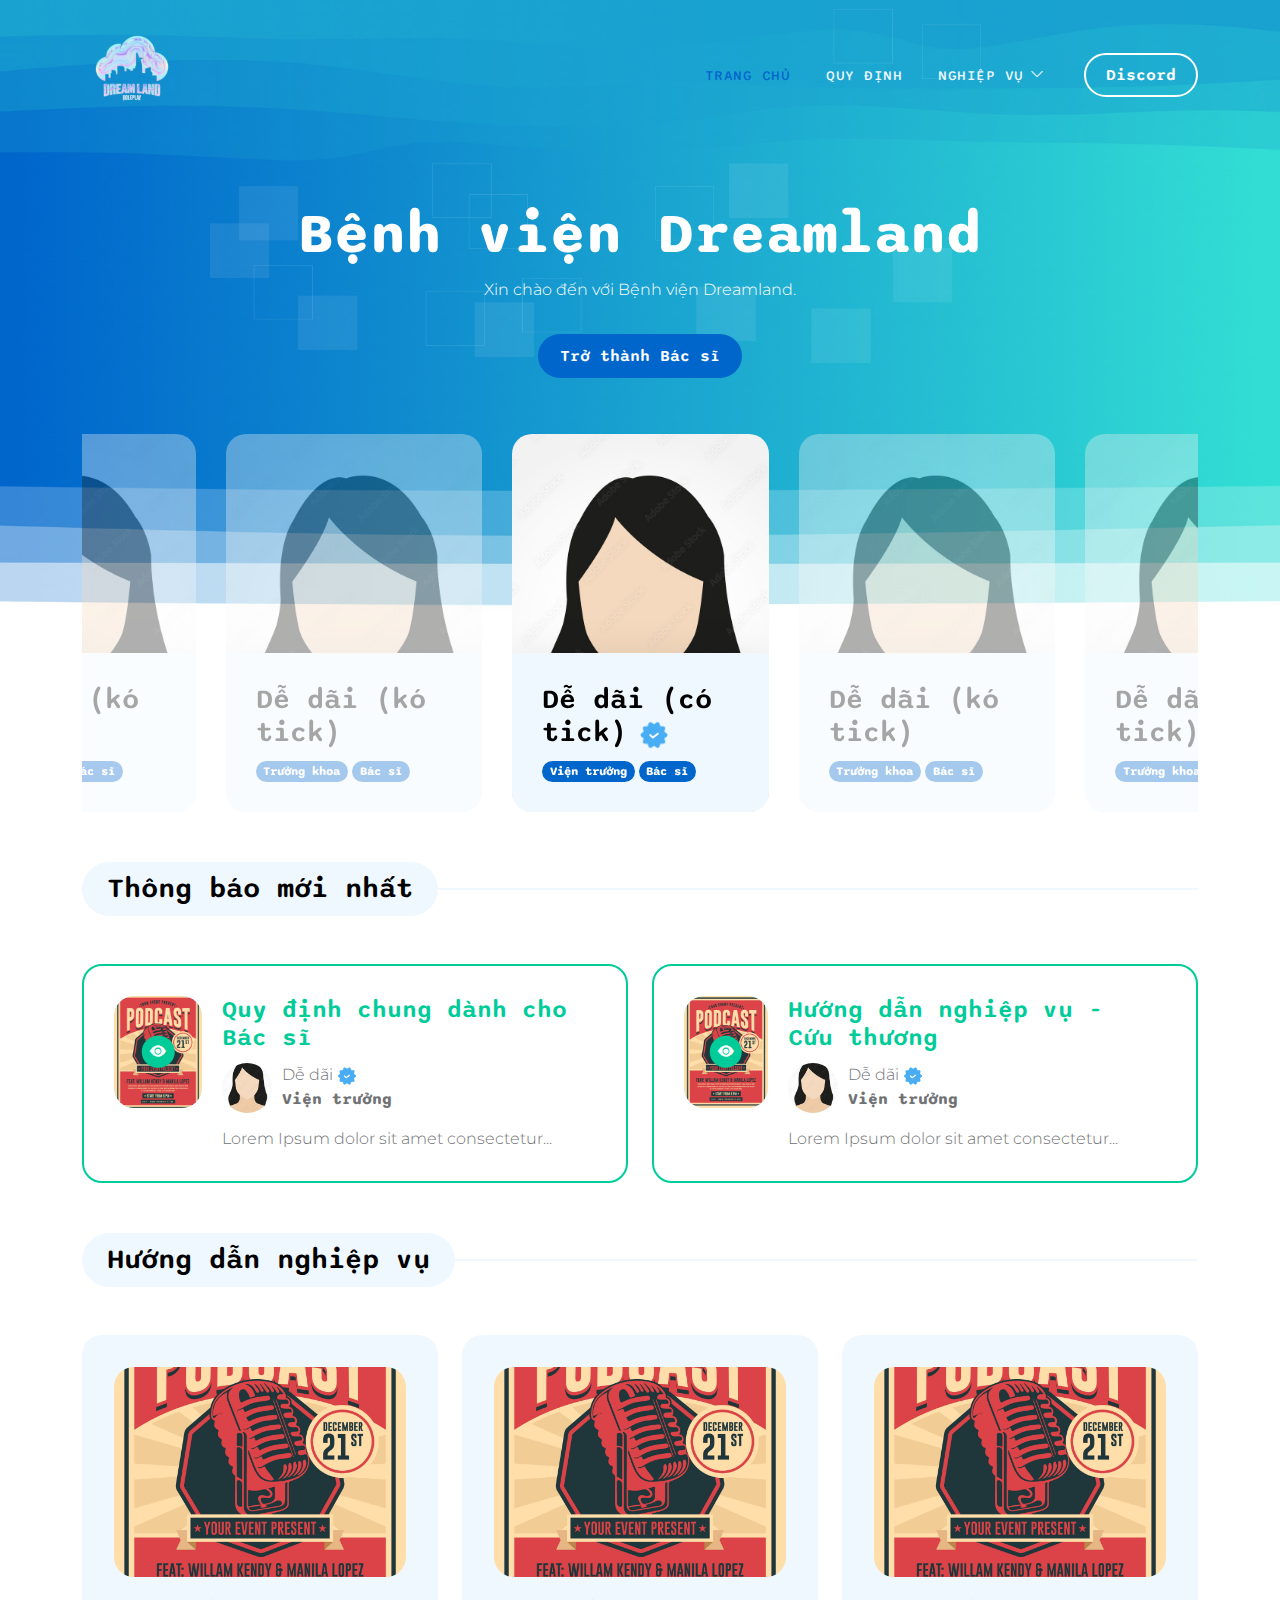
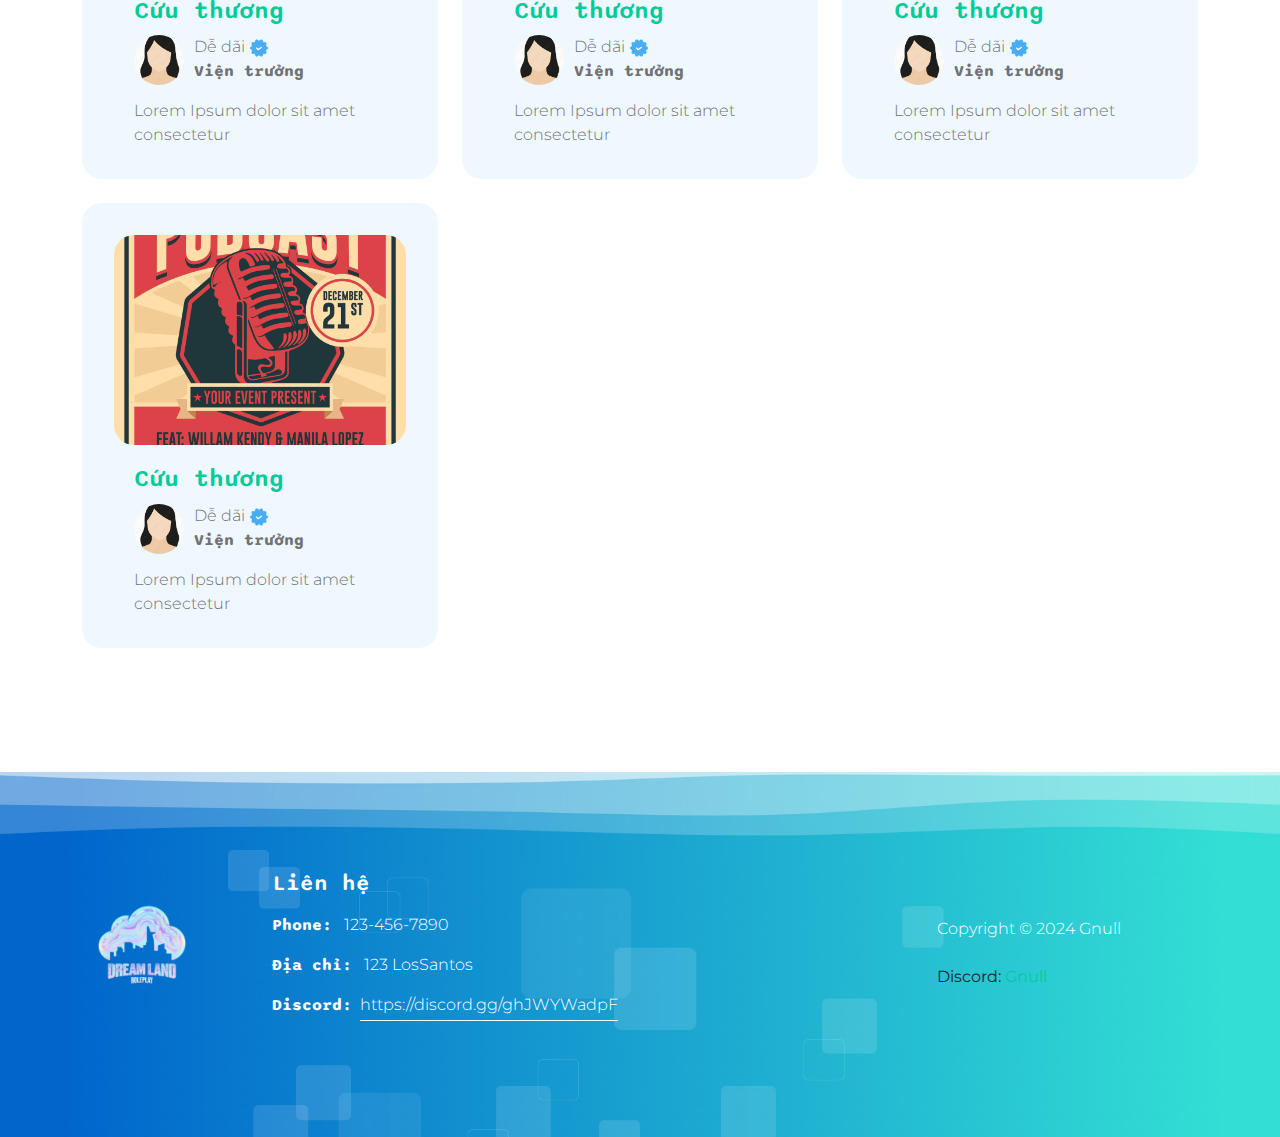
==== index.html @ 7374faec "init" ====
<!doctype html>
<html lang="en">

<head>
    <meta charset="utf-8">
    <meta name="viewport" content="width=device-width, initial-scale=1">

    <meta name="description" content="">
    <meta name="author" content="">

    <title>EMS Dreamland</title>

    <!-- CSS FILES -->
    <link rel="preconnect" href="https://fonts.googleapis.com">

    <link rel="preconnect" href="https://fonts.gstatic.com" crossorigin>

    <link
        href="https://fonts.googleapis.com/css2?family=Montserrat:wght@300;400&family=Sono:wght@200;300;400;500;700&display=swap"
        rel="stylesheet">

    <link rel="stylesheet" href="css/bootstrap.min.css">

    <link rel="stylesheet" href="css/bootstrap-icons.css">

    <link rel="stylesheet" href="css/owl.carousel.min.css">

    <link rel="stylesheet" href="css/owl.theme.default.min.css">

    <link href="css/templatemo-pod-talk.css" rel="stylesheet">

    <!--

TemplateMo 584 Pod Talk

https://templatemo.com/tm-584-pod-talk

-->
</head>

<body>

    <main>

        <nav class="navbar navbar-expand-lg">
            <div class="container">
                <a class="navbar-brand me-lg-5 me-0" href="index.html">
                    <img src="images/logo_dream.png" class="logo-image img-fluid" alt="templatemo pod talk">
                </a>

                <button class="navbar-toggler" type="button" data-bs-toggle="collapse" data-bs-target="#navbarNav"
                    aria-controls="navbarNav" aria-expanded="false" aria-label="Toggle navigation">
                    <span class="navbar-toggler-icon"></span>
                </button>

                <div class="collapse navbar-collapse" id="navbarNav">
                    <ul class="navbar-nav ms-lg-auto">
                        <li class="nav-item">
                            <a class="nav-link active" href="index.html">Trang chủ</a>
                        </li>

                        <li class="nav-item">
                            <a class="nav-link" href="regulations.html">Quy định</a>
                        </li>

                        <li class="nav-item dropdown">
                            <a class="nav-link dropdown-toggle" href="#" id="navbarLightDropdownMenuLink" role="button"
                                data-bs-toggle="dropdown" aria-expanded="false">Nghiệp vụ</a>

                            <ul class="dropdown-menu dropdown-menu-light" aria-labelledby="navbarLightDropdownMenuLink">
                                <li><a class="dropdown-item" href="guild-save.html">Cứu thương</a></li>
                                <li><a class="dropdown-item" href="guild-save.html">Băng bó</a></li>
                            </ul>
                        </li>

                    </ul>

                    <div class="ms-4">
                        <a href="https://discord.gg/ghJWYWadpF" class="btn custom-btn custom-border-btn smoothscroll">Discord</a>
                    </div>
                </div>
            </div>
        </nav>


        <section class="hero-section">
            <div class="container">
                <div class="row">

                    <div class="col-lg-12 col-12">
                        <div class="text-center mb-5 pb-2">
                            <h1 class="text-white">Bệnh viện Dreamland</h1>

                            <p class="text-white">Xin chào đến với Bệnh viện Dreamland.</p>

                            <a href="https://discord.com/channels/1067597880833081404/1067597887334256854" class="btn custom-btn smoothscroll mt-3">Trở thành Bác sĩ</a>
                        </div>

                        <div class="owl-carousel owl-theme">
                            <div class="owl-carousel-info-wrap item">
                                <img src="images/profile/ava.jpg"
                                    class="owl-carousel-image img-fluid" alt="">

                                <div class="owl-carousel-info">
                                    <h4 class="mb-2">
                                        Dễ dãi (có tick)
                                        <img src="images/verified.png" class="owl-carousel-verified-image img-fluid"
                                            alt="">
                                    </h4>

                                    <span class="badge">Viện trưởng</span>

                                    <span class="badge">Bác sĩ</span>
                                </div>

                                <div class="social-share">
                                    <ul class="social-icon">
                                        
                                        <li class="social-icon-item">
                                            <a href="#" class="social-icon-link bi-discord"></a>
                                        </li>
                                    </ul>
                                </div>
                            </div>

                            <div class="owl-carousel-info-wrap item">
                                <img src="images/profile/ava.jpg"
                                    class="owl-carousel-image img-fluid" alt="">

                                <div class="owl-carousel-info">
                                    <h4 class="mb-2">Dễ dãi (kó tick)</h4>

                                    <span class="badge">Trưởng khoa</span>

                                    <span class="badge">Bác sĩ</span>
                                </div>

                                <div class="social-share">
                                    <ul class="social-icon">
                                        
                                        <li class="social-icon-item">
                                            <a href="#" class="social-icon-link bi-discord"></a>
                                        </li>
                                    </ul>
                                </div>
                            </div>

                            <div class="owl-carousel-info-wrap item">
                                <img src="images/profile/ava.jpg"
                                    class="owl-carousel-image img-fluid" alt="">

                                <div class="owl-carousel-info">
                                    <h4 class="mb-2">Dễ dãi (kó tick)</h4>

                                    <span class="badge">Trưởng khoa</span>

                                    <span class="badge">Bác sĩ</span>
                                </div>

                                <div class="social-share">
                                    <ul class="social-icon">
                                        
                                        <li class="social-icon-item">
                                            <a href="#" class="social-icon-link bi-discord"></a>
                                        </li>
                                    </ul>
                                </div>
                            </div>

                            <div class="owl-carousel-info-wrap item">
                                <img src="images/profile/ava.jpg"
                                    class="owl-carousel-image img-fluid" alt="">

                                <div class="owl-carousel-info">
                                    <h4 class="mb-2">Dễ dãi (kó tick)</h4>

                                    <span class="badge">Trưởng khoa</span>

                                    <span class="badge">Bác sĩ</span>
                                </div>

                                <div class="social-share">
                                    <ul class="social-icon">
                                        
                                        <li class="social-icon-item">
                                            <a href="#" class="social-icon-link bi-discord"></a>
                                        </li>
                                    </ul>
                                </div>
                            </div>

                        </div>
                    </div>

                </div>
            </div>
        </section>


        <section class="newest-section section-padding pb-0" id="section_2">
            <div class="container">
                <div class="row justify-content-center">

                    <div class="col-lg-12 col-12">
                        <div class="section-title-wrap mb-5">
                            <h4 class="section-title">Thông báo mới nhất</h4>
                        </div>
                    </div>

                    <div class="col-lg-6 col-12 mb-4 mb-lg-0">
                        <div class="custom-block d-flex">
                            <div class="">
                                <div class="custom-block-icon-wrap">
                                    <div class="section-overlay"></div>
                                    <a href="detail-page.html" class="custom-block-image-wrap">
                                        <img src="images/podcast/12577967_02.jpg"
                                            class="custom-block-image img-fluid" alt="">

                                        <a href="#" class="custom-block-icon">
                                            <i class="bi bi-eye-fill"></i>
                                        </a>
                                    </a>
                                </div>

                            </div>

                            <div class="custom-block-info">

                                <h5 class="mb-2">
                                    <a href="detail-page.html">
                                        Quy định chung dành cho Bác sĩ
                                    </a>
                                </h5>

                                <div class="profile-block d-flex">
                                    <img src="images/profile/ava.jpg"
                                        class="profile-block-image img-fluid" alt="">

                                    <p>
                                        Dễ dãi
                                        <img src="images/verified.png" class="verified-image img-fluid" alt="">
                                        <strong>Viện trưởng</strong>
                                    </p>
                                </div>

                                <p class="mb-0">Lorem Ipsum dolor sit amet consectetur...</p>

                            </div>
                        </div>
                    </div>

                    <div class="col-lg-6 col-12 mb-4 mb-lg-0">
                        <div class="custom-block d-flex">
                            <div class="">
                                <div class="custom-block-icon-wrap">
                                    <div class="section-overlay"></div>
                                    <a href="detail-page.html" class="custom-block-image-wrap">
                                        <img src="images/podcast/12577967_02.jpg"
                                            class="custom-block-image img-fluid" alt="">

                                        <a href="#" class="custom-block-icon">
                                            <i class="bi bi-eye-fill"></i>
                                        </a>
                                    </a>
                                </div>

                            </div>

                            <div class="custom-block-info">

                                <h5 class="mb-2">
                                    <a href="detail-page.html">
                                        Hướng dẫn nghiệp vụ - Cứu thương
                                    </a>
                                </h5>

                                <div class="profile-block d-flex">
                                    <img src="images/profile/ava.jpg"
                                        class="profile-block-image img-fluid" alt="">

                                    <p>
                                        Dễ dãi
                                        <img src="images/verified.png" class="verified-image img-fluid" alt="">
                                        <strong>Viện trưởng</strong>
                                    </p>
                                </div>

                                <p class="mb-0">Lorem Ipsum dolor sit amet consectetur...</p>

                            </div>
                        </div>
                    </div>

                </div>
            </div>
        </section>

        <section class="guildline-section section-padding">
            <div class="container">
                <div class="row">

                    <div class="col-lg-12 col-12">
                        <div class="section-title-wrap mb-5">
                            <h4 class="section-title">Hướng dẫn nghiệp vụ</h4>
                        </div>
                    </div>

                    <div class="col-lg-4 col-12 mb-4 mb-lg-4">
                        <div class="custom-block custom-block-full">
                            <div class="custom-block-image-wrap">
                                <a href="detail-page.html">
                                    <img src="images/podcast/12577967_02.jpg" class="custom-block-image img-fluid"
                                        alt="">
                                </a>
                            </div>

                            <div class="custom-block-info">
                                <h5 class="mb-2">
                                    <a href="detail-page.html">
                                        Cứu thương
                                    </a>
                                </h5>

                                <div class="profile-block d-flex">
                                    <img src="images/profile/ava.jpg"
                                        class="profile-block-image img-fluid" alt="">

                                    <p>
                                        Dễ dãi
                                        <img src="images/verified.png" class="verified-image img-fluid" alt="">
                                        <strong>Viện trưởng</strong>
                                    </p>
                                </div>

                                <p class="mb-0">Lorem Ipsum dolor sit amet consectetur</p>

                            </div>
                        </div>
                    </div>

                    <div class="col-lg-4 col-12 mb-4 mb-lg-4">
                        <div class="custom-block custom-block-full">
                            <div class="custom-block-image-wrap">
                                <a href="detail-page.html">
                                    <img src="images/podcast/12577967_02.jpg" class="custom-block-image img-fluid"
                                        alt="">
                                </a>
                            </div>

                            <div class="custom-block-info">
                                <h5 class="mb-2">
                                    <a href="detail-page.html">
                                        Cứu thương
                                    </a>
                                </h5>

                                <div class="profile-block d-flex">
                                    <img src="images/profile/ava.jpg"
                                        class="profile-block-image img-fluid" alt="">

                                    <p>
                                        Dễ dãi
                                        <img src="images/verified.png" class="verified-image img-fluid" alt="">
                                        <strong>Viện trưởng</strong>
                                    </p>
                                </div>

                                <p class="mb-0">Lorem Ipsum dolor sit amet consectetur</p>

                            </div>
                        </div>
                    </div>

                    <div class="col-lg-4 col-12 mb-4 mb-lg-4">
                        <div class="custom-block custom-block-full">
                            <div class="custom-block-image-wrap">
                                <a href="detail-page.html">
                                    <img src="images/podcast/12577967_02.jpg" class="custom-block-image img-fluid"
                                        alt="">
                                </a>
                            </div>

                            <div class="custom-block-info">
                                <h5 class="mb-2">
                                    <a href="detail-page.html">
                                        Cứu thương
                                    </a>
                                </h5>

                                <div class="profile-block d-flex">
                                    <img src="images/profile/ava.jpg"
                                        class="profile-block-image img-fluid" alt="">

                                    <p>
                                        Dễ dãi
                                        <img src="images/verified.png" class="verified-image img-fluid" alt="">
                                        <strong>Viện trưởng</strong>
                                    </p>
                                </div>

                                <p class="mb-0">Lorem Ipsum dolor sit amet consectetur</p>

                            </div>
                        </div>
                    </div>

                    <div class="col-lg-4 col-12 mb-4 mb-lg-4">
                        <div class="custom-block custom-block-full">
                            <div class="custom-block-image-wrap">
                                <a href="detail-page.html">
                                    <img src="images/podcast/12577967_02.jpg" class="custom-block-image img-fluid"
                                        alt="">
                                </a>
                            </div>

                            <div class="custom-block-info">
                                <h5 class="mb-2">
                                    <a href="detail-page.html">
                                        Cứu thương
                                    </a>
                                </h5>

                                <div class="profile-block d-flex">
                                    <img src="images/profile/ava.jpg"
                                        class="profile-block-image img-fluid" alt="">

                                    <p>
                                        Dễ dãi
                                        <img src="images/verified.png" class="verified-image img-fluid" alt="">
                                        <strong>Viện trưởng</strong>
                                    </p>
                                </div>

                                <p class="mb-0">Lorem Ipsum dolor sit amet consectetur</p>

                            </div>
                        </div>
                    </div>

                </div>
            </div>
        </section>
    </main>


    <footer class="site-footer">
      
        <div class="container pt-5">
            <div class="row align-items-center">

                <div class="col-lg-2 col-md-3 col-12">
                    <a class="navbar-brand" href="index.html">
                        <img src="images/logo_dream.png" class="logo-image img-fluid" alt="templatemo pod talk">
                    </a>
                </div>

                <div class="col-lg-7 col-md-9 col-12">
                    <h6 class="site-footer-title mb-3">Liên hệ</h6>

                    <p><strong class="d-inline me-2">Phone:</strong> 123-456-7890</p>

                    <p><strong class="d-inline me-2">Địa chỉ:</strong> 123 LosSantos</p>

                    <p><strong class="d-inline me-2">Discord:</strong><a href="https://discord.gg/ghJWYWadpF">https://discord.gg/ghJWYWadpF</a></p>
                </div>

                <div class="col-lg-3 col-12">
                    <p class="copyright-text mb-0">Copyright © 2024 Gnull
                        <br><br>
                        
                    </p> Discord: <a rel="nofollow" href="https://discord.com/channels/@me/1196436163926442024" target="_blank">Gnull</a>
                </div>
            </div>
        </div>
    </footer>


    <!-- JAVASCRIPT FILES -->
    <script src="js/jquery.min.js"></script>
    <script src="js/bootstrap.bundle.min.js"></script>
    <script src="js/owl.carousel.min.js"></script>
    <script src="js/custom.js"></script>

</body>

</html>
---- css/templatemo-pod-talk.css ----
/*

TemplateMo 584 Pod Talk

https://templatemo.com/tm-584-pod-talk

*/



/*---------------------------------------
  CUSTOM PROPERTIES ( VARIABLES )             
-----------------------------------------*/
:root {
  --white-color:                  #ffffff;
  --primary-color:                #00CC99;
  --secondary-color:              #0066CC;
  --section-bg-color:             #f0f8ff;
  --custom-btn-bg-color:          #0066CC;
  --custom-btn-bg-hover-color:    #00CC99;
  --dark-color:                   #000000;
  --p-color:                      #717275;
  --border-color:                 #7fffd4;
  --link-hover-color:             #0066CC;

  --body-font-family:             'Montserrat', sans-serif;
  --title-font-family:            'Sono', sans-serif;

  --h1-font-size:                 58px;
  --h2-font-size:                 46px;
  --h3-font-size:                 32px;
  --h4-font-size:                 28px;
  --h5-font-size:                 24px;
  --h6-font-size:                 22px;
  --p-font-size:                  16px;
  --menu-font-size:               14px;

  --border-radius-large:          100px;
  --border-radius-medium:         20px;
  --border-radius-small:          10px;

  --font-weight-light:            300;
  --font-weight-normal:           400;
  --font-weight-medium:           500;
  --font-weight-semibold:         600;
  --font-weight-bold:             700;
}

body {
  background-color: var(--white-color);
  font-family: var(--body-font-family); 
}


/*---------------------------------------
  TYPOGRAPHY               
-----------------------------------------*/

h2,
h3,
h4,
h5,
h6 {
  color: var(--dark-color);
}

h1,
h2,
h3,
h4,
h5,
h6 {
  font-family: var(--title-font-family); 
  font-weight: var(--font-weight-semibold);
}

h1 {
  font-size: var(--h1-font-size);
  font-weight: var(--font-weight-bold);
}

h2 {
  font-size: var(--h2-font-size);
  font-weight: var(--font-weight-bold);
}

h3 {
  font-size: var(--h3-font-size);
}

h4 {
  font-size: var(--h4-font-size);
}

h5 {
  font-size: var(--h5-font-size);
}

h6 {
  font-size: var(--h6-font-size);
}

p {
  color: var(--p-color);
  font-size: var(--p-font-size);
  font-weight: var(--font-weight-light);
}

ul li {
  color: var(--p-color);
  font-size: var(--p-font-size);
  font-weight: var(--font-weight-light);
}

a, 
button {
  touch-action: manipulation;
  transition: all 0.3s;
}

a {
  display: inline-block;
  color: var(--primary-color);
  text-decoration: none;
}

a:hover {
  color: var(--link-hover-color);
}

b,
strong {
  font-weight: var(--font-weight-bold);
}

::selection {
  background-color: var(--primary-color);
  color: var(--white-color);
}


/*---------------------------------------
  SECTION               
-----------------------------------------*/
.section-title-wrap {
  position: relative;
}

.section-title-wrap::after {
  content: "";
  background: var(--section-bg-color);
  width: 100%;
  height: 2px;
  position: absolute;
  top: 50%;
  left: 50%;
  transform: translate(-50%, -50%);
  pointer-events: none;
}

.section-title {
  background: var(--section-bg-color);
  border-radius: var(--border-radius-large);
  display: inline-block;
  position: relative;
  z-index: 2;
  margin-bottom: 0;
  padding: 10px 25px;
}

.section-padding {
  padding-top: 50px;
  padding-bottom: 100px;
}

main {
  position: relative;
  z-index: 1;
}

.section-bg {
  background-color: var(--section-bg-color);
}

.section-overlay {
  background-color: var(--primary-color);
  position: absolute;
  top: 0;
  left: 0;
  pointer-events: none;
  width: 100%;
  height: 100%;
  opacity: 0.85;
}

.section-overlay + .container {
  position: relative;
}


/*---------------------------------------
  CUSTOM ICON COLOR               
-----------------------------------------*/
.custom-icon {
  color: var(--primary-color);
}


/*---------------------------------------
  CUSTOM BUTTON               
-----------------------------------------*/
.custom-btn {
  background: var(--custom-btn-bg-color);
  border: 2px solid transparent;
  border-radius: var(--border-radius-large);
  color: var(--white-color);
  font-family: var(--title-font-family);
  font-size: var(--p-font-size);
  font-weight: var(--font-weight-semibold);
  line-height: normal;
  transition: all 0.3s;
  padding: 10px 20px;
}

.custom-btn:hover {
  background: var(--custom-btn-bg-hover-color);
  color: var(--white-color);
}

.custom-border-btn {
  background: transparent;
  border: 2px solid var(--custom-btn-bg-color);
  color: var(--custom-btn-bg-color);
}

.custom-border-btn:hover {
  background: var(--custom-btn-bg-color);
  border-color: transparent;
  color: var(--primary-color);
}

.custom-btn-bg-white {
  border-color: var(--white-color);
  color: var(--white-color);
}


/*---------------------------------------
  SITE HEADER              
-----------------------------------------*/
.site-header {
  background-image: url('../images/templatemo-wave-header.jpg'), linear-gradient(#348CD2, #FFFFFF);;
  background-repeat: no-repeat;
  background-size: cover;
  background-position: center;
  min-height: 480px;
  position: relative;
}

.site-header h2 {
  color: var(--white-color);
}


/*---------------------------------------
  NAVIGATION              
-----------------------------------------*/
.navbar {
  background-color: transparent;
  position: absolute;
  top: 0;
  right: 0;
  left: 0;
  z-index: 9;
  padding-top: 20px;
  padding-bottom: 20px;
}

.navbar .navbar-brand,
.navbar .navbar-brand:hover {
  color: var(--white-color);
}

.navbar .logo-image {
  width: 100px;
}

.logo-image {
  width: 120px;
  height: auto;
}

.navbar-brand,
.navbar-brand:hover {
  font-size: var(--h3-font-size);
  font-weight: var(--font-weight-bold);
  display: inline-block;
}

.navbar-brand span {
  font-family: var(--title-font-family);
}

.navbar-nav .nav-link {
  display: inline-block;
  color: var(--section-bg-color);
  font-family: var(--title-font-family); 
  font-size: var(--menu-font-size);
  font-weight: var(--font-weight-medium);
  text-transform: uppercase;
  letter-spacing: 0.5px;
  position: relative;
  padding-top: 15px;
  padding-bottom: 15px;
}

.navbar-expand-lg .navbar-nav .nav-link {
  padding-right: 18px;
  padding-left: 18px;
}

.navbar-nav .nav-link.active, 
.navbar-nav .nav-link:hover {
  color: var(--secondary-color);
}

.navbar .dropdown-menu {
  background: var(--white-color);
  box-shadow: 0 1rem 3rem rgba(0,0,0,.175);
  border: 0;
  display: inherit;
  opacity: 0;
  min-width: 9rem;
  margin-top: 20px;
  padding: 13px 0 10px 0;
  transition: all 0.3s;
  pointer-events: none;
}

.navbar .dropdown-menu::before {
  content: "";
  width: 0;
  height: 0;
  border-left: 20px solid transparent;
  border-right: 20px solid transparent;
  border-bottom: 15px solid var(--white-color);
  position: absolute;
  top: -10px;
  left: 10px;
}

.navbar .dropdown-item {
  display: inline-block;
  color: var(--p-bg-color);
  font-family: var(--title-font-family); 
  font-size: var(--menu-font-size);
  font-weight: var(--font-weight-medium);
  text-transform: uppercase;
  letter-spacing: 0.5px;
  position: relative;
}

.navbar .dropdown-item.active, 
.navbar .dropdown-item:active,
.navbar .dropdown-item:focus, 
.navbar .dropdown-item:hover {
  background: transparent;
  color: var(--secondary-color);
}

.navbar .dropdown-toggle::after {
  content: "\f282";
  display: inline-block;
  font-family: bootstrap-icons !important;
  font-size: var(--menu-font-size);
  font-style: normal;
  font-weight: normal !important;
  font-variant: normal;
  text-transform: none;
  line-height: 1;
  vertical-align: -.125em;
  -webkit-font-smoothing: antialiased;
  -moz-osx-font-smoothing: grayscale;
  position: relative;
  left: 2px;
  border: 0;
}

@media screen and (min-width: 992px) {
  .navbar .dropdown:hover .dropdown-menu {
    opacity: 1;
    margin-top: 0;
    pointer-events: auto;
  }
}

.navbar .custom-border-btn {
  border-color: var(--white-color);
  color: var(--white-color);
}

.navbar .custom-border-btn:hover {
  background: var(--white-color);
  color: var(--secondary-color);
}

.navbar-toggler {
  border: 0;
  padding: 0;
  cursor: pointer;
  margin: 0;
  width: 30px;
  height: 35px;
  outline: none;
}

.navbar-toggler:focus {
  outline: none;
  box-shadow: none;
}

.navbar-toggler[aria-expanded="true"] .navbar-toggler-icon {
  background: transparent;
}

.navbar-toggler[aria-expanded="true"] .navbar-toggler-icon:before,
.navbar-toggler[aria-expanded="true"] .navbar-toggler-icon:after {
  transition: top 300ms 50ms ease, -webkit-transform 300ms 350ms ease;
  transition: top 300ms 50ms ease, transform 300ms 350ms ease;
  transition: top 300ms 50ms ease, transform 300ms 350ms ease, -webkit-transform 300ms 350ms ease;
  top: 0;
}

.navbar-toggler[aria-expanded="true"] .navbar-toggler-icon:before {
  transform: rotate(45deg);
}

.navbar-toggler[aria-expanded="true"] .navbar-toggler-icon:after {
  transform: rotate(-45deg);
}

.navbar-toggler .navbar-toggler-icon {
  background: var(--white-color);
  transition: background 10ms 300ms ease;
  display: block;
  width: 30px;
  height: 2px;
  position: relative;
}

.navbar-toggler .navbar-toggler-icon:before,
.navbar-toggler .navbar-toggler-icon:after {
  transition: top 300ms 350ms ease, -webkit-transform 300ms 50ms ease;
  transition: top 300ms 350ms ease, transform 300ms 50ms ease;
  transition: top 300ms 350ms ease, transform 300ms 50ms ease, -webkit-transform 300ms 50ms ease;
  position: absolute;
  right: 0;
  left: 0;
  background: var(--white-color);
  width: 30px;
  height: 2px;
  content: '';
}

.navbar-toggler .navbar-toggler-icon::before {
  top: -8px;
}

.navbar-toggler .navbar-toggler-icon::after {
  top: 8px;
}


/*---------------------------------------
  CAROUSEL        
-----------------------------------------*/
.hero-section {
  background-image: url('../images/templatemo-wave-banner.jpg'), linear-gradient(#348CD2, #FFFFFF);
  background-repeat: no-repeat;
  background-size: 108% 76%;
  background-position: top;
  padding-top: 200px;
}

.owl-carousel {
  text-align: center;
}

.owl-carousel-image {
  display: block;
}

.owl-carousel .owl-item .owl-carousel-verified-image {
  display: inline-block;
  width: 30px;
  height: auto;
  position: relative;
  right: 5px;
}

.verified-image {
  display: inline-block;
  width: 20px;
  height: auto;
}

.owl-carousel .owl-item {
  opacity: 0.35;
}

.owl-carousel .owl-item.active.center {
  opacity: 1;
}

.owl-carousel-info-wrap {
  border-radius: var(--border-radius-medium);
  position: relative;
  overflow: hidden;
  text-align: left;
}

.owl-carousel-info {
  background-color: var(--section-bg-color);
  box-shadow: 0 1rem 3rem rgba(0,0,0,.175);
  position: absolute;
  bottom: 0;
  right: 0;
  left: 0;
  padding: 30px;
}

.badge {
  background-color: var(--custom-btn-bg-color);
  font-family: var(--title-font-family);
  border-radius: var(--border-radius-large);
  color: var(--white-color);
  padding-bottom: 5px;
}

.owl-carousel-info-wrap .social-share,
.team-thumb .social-share {
  position: absolute;
  right: 0;
  bottom: 0;
}

.owl-carousel-info-wrap .social-icon,
.team-thumb .social-icon {
  opacity: 0;
  transition: all 0.3s ease;
  transform: translateX(0);
  padding-right: 20px;
  padding-left: 20px;
}

.owl-carousel .owl-item.active.center .owl-carousel-info-wrap:hover .social-icon,
.team-thumb:hover .social-icon {
  transform: translateY(-100%);
  opacity: 1;
}

.owl-carousel-info-wrap .social-icon-item,
.owl-carousel-info-wrap .social-icon-link,
.team-thumb .social-icon-item,
.team-thumb .social-icon-link {
  display: block;
  margin-bottom: 10px;
  margin-left: auto;
}

.owl-carousel-info-wrap .social-icon-link {
  margin-top: 5px;
  margin-bottom: 5px;
}

.owl-carousel .owl-dots {
  background-color: var(--white-color);
  box-shadow: 0 1rem 3rem rgba(0,0,0,.175);
  border-radius: var(--border-radius-large);
  display: inline-block;
  margin: auto;
  margin-top: 40px;
  padding: 15px 25px;
  padding-bottom: 7px;
}

.owl-theme .owl-nav.disabled+.owl-dots {
  margin-top: 40px;
}

.owl-theme .owl-dots .owl-dot.active span, 
.owl-theme .owl-dots .owl-dot:hover span {
  background: var(--secondary-color);
}


/*---------------------------------------
  CUSTOM BLOCK              
-----------------------------------------*/
.custom-block {
  border: 2px solid var(--primary-color);
  border-radius: var(--border-radius-medium);
  position: relative;
  overflow: hidden;
  padding: 30px;
  transition: all 0.3s ease;
}

.custom-block:hover {
  background: var(--white-color);
  box-shadow: 0 1rem 3rem rgba(0,0,0,.175);
  border-color: transparent;
  transform: translateY(-3px);
}

.custom-block-info {
  display: block;
  padding: 0px 20px;
  padding-bottom: 0;
}

.custom-block-image-wrap {
  position: relative;
  display: block;
  height: 100%;
}

.custom-block-image-wrap > a {
  display: block;
}

.custom-block-image {
  border-radius: var(--border-radius-medium);
  display: block;
  width: 112px;
  height: 112px;
  object-fit: cover;
}

.custom-block-image-detail-page .custom-block-image {
  width: 100%;
  height: 212px;
}

.custom-block .custom-block-icon {
  position: absolute;
  top: 50%;
  left: 50%;
  transform: translate(-50%, -50%);
}

.custom-block-icon-wrap {
  border-radius: var(--border-radius-medium);
  position: relative;
  overflow: hidden;
}

.custom-block-icon-wrap .section-overlay {
  opacity: 0.25;
}

.custom-block-btn-group {
  position: absolute;
  bottom: 0;
  right: 0;
  left: 0;
  margin: 20px;
}

.custom-block-btn-group .custom-block-icon {
  position: relative;
  top: 0;
  left: 0;
  transform: none;
}

.custom-block-icon {
  background: var(--primary-color);
  border-radius: var(--border-radius-medium);
  font-size: var(--p-font-size);
  color: var(--white-color);
  text-align: center;
  width: 32.5px;
  height: 32.5px;
  line-height: 32.5px;
  transition: all 0.3s;
}

.custom-block-icon:hover {
  background: var(--secondary-color);
  color: var(--white-color);
}

.custom-block .custom-btn {
  font-size: var(--menu-font-size);
  padding: 7px 15px;
}

.custom-block .custom-block-info + div .badge {
  background-color: var(--dark-color);
  color: var(--white-color);
  border-radius: 50px !important;
  font-size: var(--menu-font-size);
  display: flex;
  justify-content: center;
  text-align: center;
  width: 40px;
  height: 40px;
  line-height: 30px;
  margin-top: 5px;
  margin-bottom: 5px;
}

.custom-block .custom-block-info + div .badge:hover {
  background-color: var(--secondary-color);
}

.custom-block-full {
  background-color: var(--section-bg-color);
  border-color: transparent;
}

.custom-block-full:hover {
  border-color: var(--primary-color);
}

.custom-block-full .custom-block-info {
  padding: 20px;
  padding-bottom: 0;
}

.custom-block-full .custom-block-image {
  width: 100%;
  height: 210px;
}

.custom-block-full .social-share {
  position: absolute;
  top: 0;
  right: 0;
  margin: 50px;
}

.custom-block-top small {
  color: var(--p-color);
  font-family: var(--title-font-family);
}

.custom-block-top .badge {
  background-color: var(--secondary-color);
  color: var(--white-color);
  display: inline-block;
  vertical-align: middle;
  height: 26.64px;
  line-height: 20px;
}

.custom-block-bottom a:hover span {
  color: var(--primary-color);
}

.custom-block-bottom a span {
  font-family: var(--title-font-family);
  color: var(--p-color);
  text-transform: uppercase;
  margin-left: 3px;
}

.custom-block-overlay {
  border-color: transparent;
  padding: 0;
}

.custom-block-overlay .custom-block-image {
  margin: auto;
  width: 100%;
  height: 210px;
  transition: all 0.3s;
}

.custom-block-overlay:hover .custom-block-image {
  padding: 15px;
  padding-bottom: 0;
}

.custom-block-overlay-info {
  padding: 15px 20px 20px 20px;
}


/*---------------------------------------
  PROIFLE BLOCK               
-----------------------------------------*/
.profile-block {
  margin-top: 10px;
}

.profile-block-image {
  border-radius: var(--border-radius-large);
  width: 50px;
  height: 50px;
  object-fit: cover;
  margin-right: 10px;
}

.profile-block p strong {
  display: block;
  font-family: var(--title-font-family);
}

.profile-detail-block {
  border: 1px solid #dee2e6;
  border-radius: var(--border-radius-large);
  padding: 25px 35px;
}

.profile-detail-block p {
  margin-bottom: 0;
}


/*---------------------------------------
  ABOUT & TEAM SECTION               
-----------------------------------------*/
.about-image {
  border-radius: var(--border-radius-medium);
  display: block;
}

.team-thumb {
  border-radius: var(--border-radius-medium);
  position: relative;
  overflow: hidden;
}

.team-info {
  background-color: var(--white-color);
  position: absolute;
  bottom: 0;
  right: 0;
  left: 0;
  padding: 30px;
}


/*---------------------------------------
  PAGINATION               
-----------------------------------------*/
.pagination {
  border: 1px solid #dee2e6;
  border-radius: var(--border-radius-large);
  padding: 20px;
}

.page-link {
  border: 0;
  border-radius: var(--border-radius-small);
  color: var(--p-color);
  font-family: var(--title-font-family);
  margin: 0 5px;
  padding: 10px 20px;
}

.page-link:hover,
.page-item:first-child .page-link:hover,
.page-item:last-child .page-link:hover {
  background-color: var(--secondary-color);
  color: var(--white-color);
}

.page-item:first-child .page-link {
  margin-right: 10px;
}

.active>.page-link, .page-link.active {
  background-color: var(--secondary-color);
  border-color: var(--secondary-color);
}


/*---------------------------------------
  CONTACT               
-----------------------------------------*/
.contact-info p strong {
  font-family: var(--title-font-family);
  min-width: 90px;
}

.contact-info p a {
  color: var(--p-color);
  border-bottom: 1px solid;
  padding-bottom: 3px;
}

.contact-info p a:hover {
  color: var(--secondary-color);
}

.google-map {
  border-radius: var(--border-radius-medium);
}

.contact-form .form-floating>textarea {
  border-radius: var(--border-radius-medium);
  height: 150px;
}


/*---------------------------------------
  SUBSCRIBE FORM               
-----------------------------------------*/
.subscribe-form-wrap {
  border: 1px solid var(--white-color);
  border-radius: var(--border-radius-small);
  width: 80%;
  position: relative;
  top: 12px;
  padding: 35px;
}

.subscribe-form-wrap h6 {
  background: var(--white-color);
  border-radius: var(--border-radius-medium);
  color: var(--primary-color);
  text-align: center;
  position: relative;
  bottom: 55px;
  margin-bottom: -25px;
  padding: 8px;
}

.subscribe-form #subscribe-email {
  border: 0;
  border-radius: 10px 10px 0 0;
  margin-bottom: 0;
}

.subscribe-form #submit {
  border-radius: 0 0 10px 10px;
}


/*---------------------------------------
  CUSTOM FORM               
-----------------------------------------*/
.custom-form .form-control {
  border-radius: var(--border-radius-small);
  color: var(--p-color);
  font-family: var(--title-font-family);
  font-size: var(--p-font-size);
  margin-bottom: 24px;
  padding-top: 10px;
  padding-bottom: 10px;
  padding-left: 20px;
  outline: none;
}

.form-floating>label {
  padding-left: 20px;
}

.custom-form button[type="submit"] {
  background: var(--custom-btn-bg-color);
  border: none;
  border-radius: var(--border-radius-large);
  color: var(--white-color);
  font-family: var(--title-font-family);
  font-size: var(--p-font-size);
  font-weight: var(--font-weight-semibold);
  transition: all 0.3s;
  margin-bottom: 0;
}

.custom-form button[type="submit"]:hover,
.custom-form button[type="submit"]:focus {
  background: var(--custom-btn-bg-hover-color);
  border-color: transparent;
}


/*---------------------------------------
  SEARCH FORM               
-----------------------------------------*/
.search-form .form-control {
  border: 0;
  margin-bottom: 0;
}

.search-form button[type="submit"] {
  background: var(--secondary-color);
  border-color: var(--secondary-color);
  max-width: 50px;
  height: 100%;
  padding-left: 15px;
}

.search-form button[type="submit"]:hover {
  background: var(--primary-color);
}


/*---------------------------------------
  SITE FOOTER              
-----------------------------------------*/
.site-footer {
  background-image: url('../images/templatemo-wave-footer.jpg'), linear-gradient(#FFFFFF, #348CD2);
  background-repeat: no-repeat;
  background-size: cover;
  background-position: center;
  /* margin-top: -80px; */
  /* padding-top: 100px; */
  padding-bottom: 150px;
}

.site-footer > .container {
  position: relative;
  top: 50px;
  padding-top: 100px;
}

.site-footer-title,
.site-footer p {
  color: var(--white-color);
}

.site-footer p strong {
  font-family: var(--title-font-family);
}

.site-footer p a {
  color: var(--white-color);
  border-bottom: 1px solid;
  padding-bottom: 3px;
}

.site-footer p a:hover {
  color: var(--secondary-color);
}

.site-footer-thumb a img {
  border-radius: 5px;
  display: block;
  width: 120px;
  min-width: 120px;
  height: auto;
}

.site-footer-links {
  margin-bottom: 0;
  padding-left: 0;
}

.site-footer-link-item {
  display: inline-block;
  list-style: none;
  margin-right: 10px;
  margin-left: 10px;
}

.site-footer-link {
  color: var(--white-color);
  font-size: var(--p-font-size);
  line-height: inherit;
}


/*---------------------------------------
  SOCIAL ICON               
-----------------------------------------*/
.social-icon {
  margin: 0;
  padding: 0;
}

.social-icon-item {
  list-style: none;
  display: inline-block;
  vertical-align: top;
}

.social-icon-link {
  background: var(--secondary-color);
  border-radius: var(--border-radius-large);
  color: var(--white-color);
  font-size: var(--p-font-size);
  display: block;
  margin-right: 10px;
  text-align: center;
  width: 40px;
  height: 40px;
  line-height: 40px;
  transition: background 0.2s, color 0.2s;
}

.social-icon-link:hover {
  background: var(--primary-color);
  color: var(--white-color);
}


/*---------------------------------------
  RESPONSIVE STYLES               
-----------------------------------------*/
@media screen and (min-width: 2160px) {
	.hero-section {
	  background-size: 100% 90%;
	  /* T o o p l a t e . c o m   C u s t o m i z e d */
	}
}


@media screen and (min-width: 1600px) {
  .site-footer {
    padding-top: 250px;
  }
}

@media screen and (max-width: 1240px) {
	.hero-section {
	  background-size: 116%;
	  /* T o o p l a t e . c o m   C u s t o m i z e d */
	}
}

@media screen and (max-width: 991px) {
  h1 {
    font-size: 48px;
  }

  h2 {
    font-size: 36px;
  }

  h3 {
    font-size: 32px;
  }

  h4 {
    font-size: 28px;
  }

  h5 {
    font-size: 20px;
  }

  h6 {
    font-size: 18px;
  }
  
  .hero-section {
	  background-size: 160% 66%; 
	  /* T o o p l a t e . c o m   C u s t o m i z e d */
	}

  .section-padding {
    padding-top: 50px;
    padding-bottom: 50px;
  }

  .navbar-nav {
    background-color: var(--primary-color);
    border-radius: var(--border-radius-medium);
    padding: 30px;
  }

  .navbar-nav .nav-link {
    padding: 5px 0;
  }

  .navbar-nav .dropdown-menu {
    position: relative;
    left: 10px;
    opacity: 1;
    pointer-events: auto;
    max-width: 155px;
    margin-top: 10px;
    margin-bottom: 15px;
  }

  .navbar-expand-lg .navbar-nav {
    padding-bottom: 20px;
  }

  .nav-tabs .nav-link:first-child {
    margin-right: 5px;
  }

  .nav-tabs .nav-link {
    font-size: var(--copyright-font-size);
    padding: 10px;
  }

  .copyright-text {
    text-align: center;
  }

  .site-footer {
    margin-top: -200px;
    padding-top: 200px;
    padding-bottom: 100px;
  }
}

@media screen and (max-width: 540px) {
	.hero-section {
  		background-size: 180% 65%;
		/* T o o p l a t e . c o m   C u s t o m i z e d */
	}

  .custom-block .custom-block-top {
    flex-direction: column;
  }

  .custom-block .custom-block-top small:last-child {
    margin-top: 10px;
    margin-bottom: 10px;
  }
}

@media screen and (max-width: 480px) {
  h1 {
    font-size: 36px;
  }

  h2 {
    font-size: 28px;
  }

  h3 {
    font-size: 26px;
  }

  h4 {
    font-size: 22px;
  }

  h5 {
    font-size: 20px;
  }
}

@media screen and (max-width: 414px) {
  .search-form {
    max-width: 200px;
  }

}
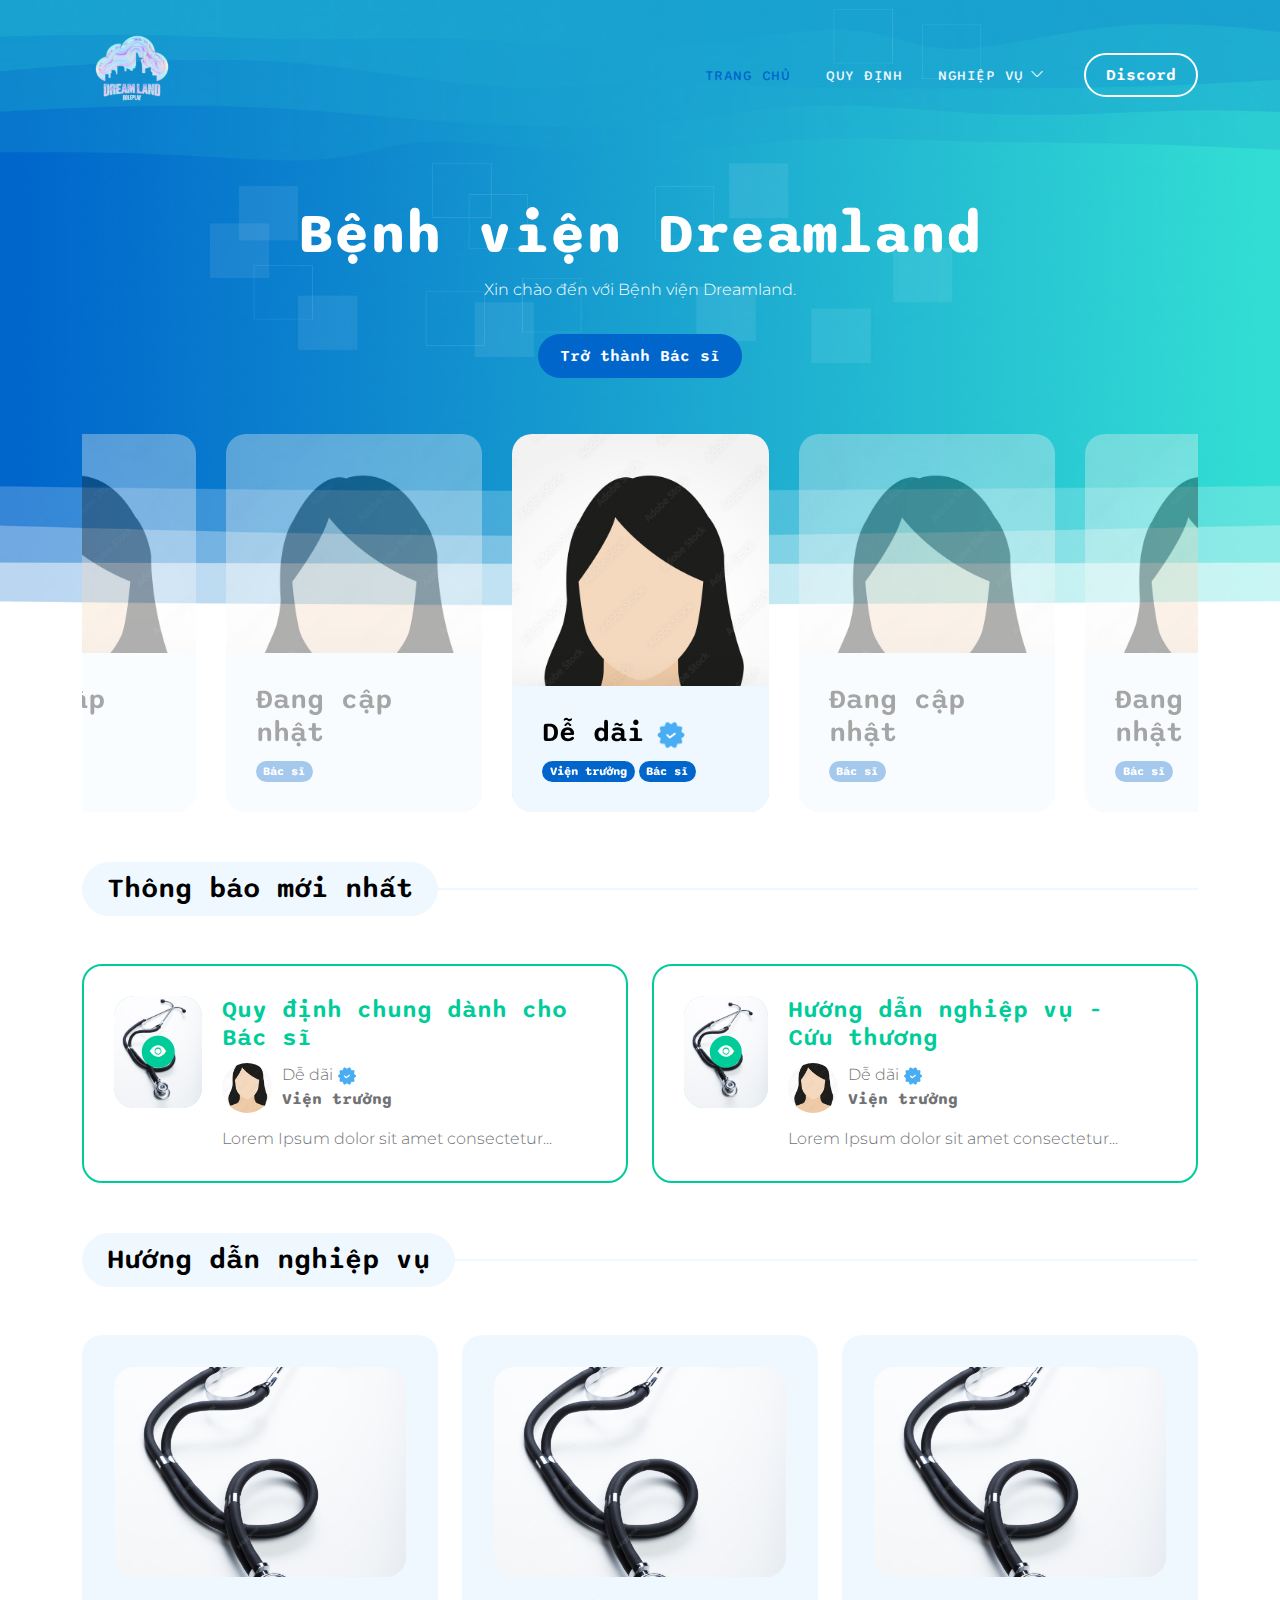
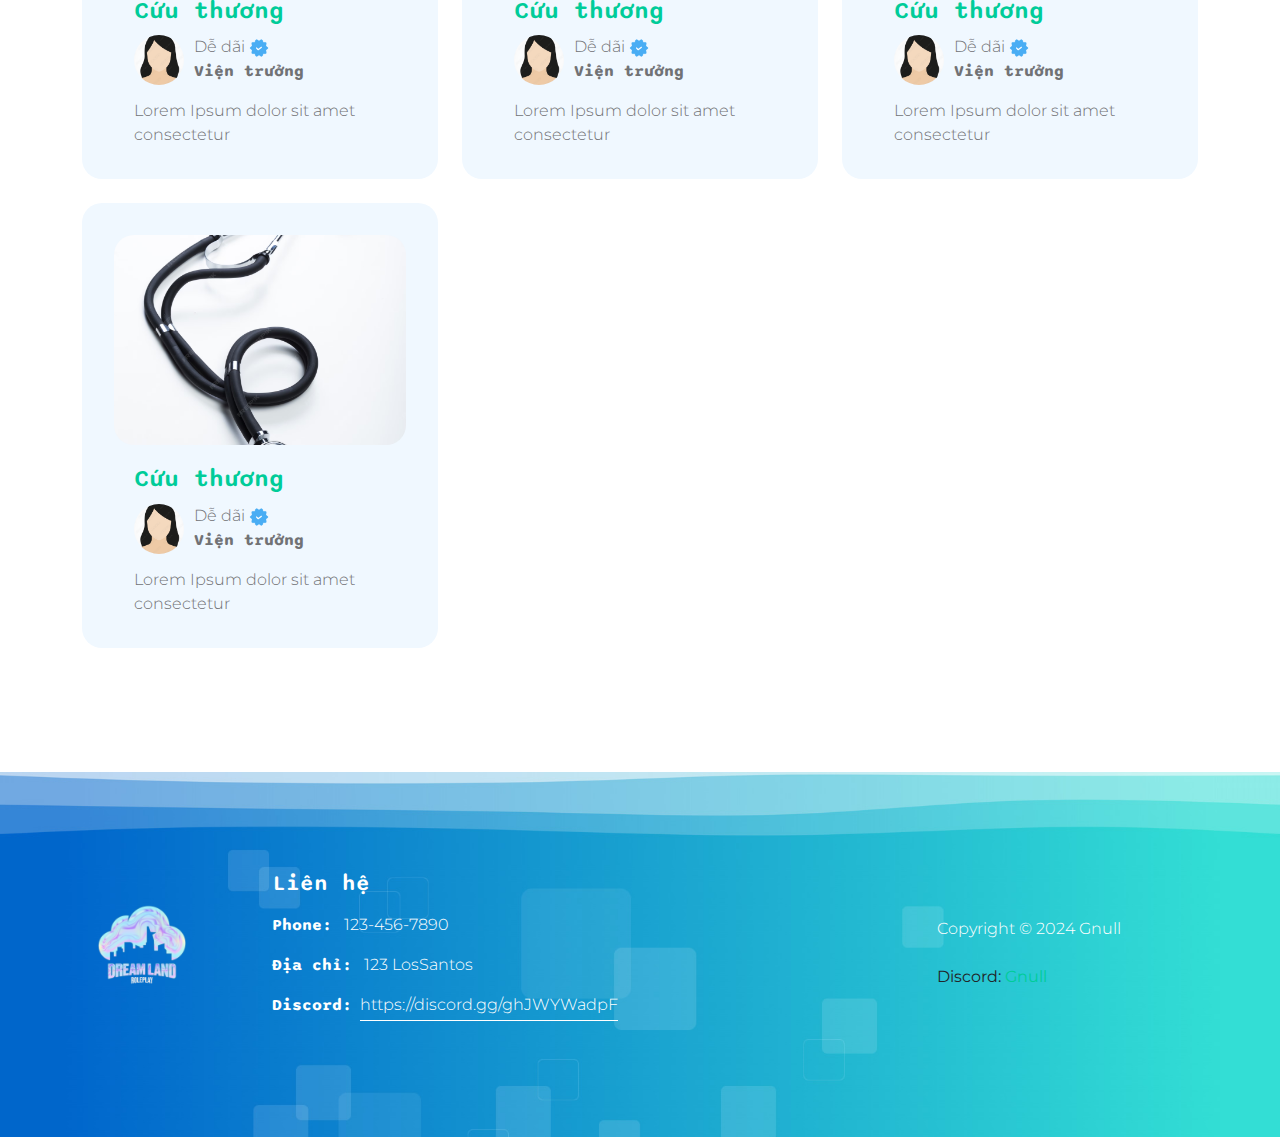
==== commit 6ff5d088: "update" ====
--- a/index.html
+++ b/index.html
@@ -103,7 +103,7 @@
 
                                 <div class="owl-carousel-info">
                                     <h4 class="mb-2">
-                                        Dễ dãi (có tick)
+                                        Dễ dãi
                                         <img src="images/verified.png" class="owl-carousel-verified-image img-fluid"
                                             alt="">
                                     </h4>
@@ -128,9 +128,7 @@
                                     class="owl-carousel-image img-fluid" alt="">
 
                                 <div class="owl-carousel-info">
-                                    <h4 class="mb-2">Dễ dãi (kó tick)</h4>
-
-                                    <span class="badge">Trưởng khoa</span>
+                                    <h4 class="mb-2">Đang cập nhật</h4>
 
                                     <span class="badge">Bác sĩ</span>
                                 </div>
@@ -150,9 +148,7 @@
                                     class="owl-carousel-image img-fluid" alt="">
 
                                 <div class="owl-carousel-info">
-                                    <h4 class="mb-2">Dễ dãi (kó tick)</h4>
-
-                                    <span class="badge">Trưởng khoa</span>
+                                    <h4 class="mb-2">Đang cập nhật</h4>
 
                                     <span class="badge">Bác sĩ</span>
                                 </div>
@@ -172,9 +168,7 @@
                                     class="owl-carousel-image img-fluid" alt="">
 
                                 <div class="owl-carousel-info">
-                                    <h4 class="mb-2">Dễ dãi (kó tick)</h4>
-
-                                    <span class="badge">Trưởng khoa</span>
+                                    <h4 class="mb-2">Đang cập nhật</h4>
 
                                     <span class="badge">Bác sĩ</span>
                                 </div>
@@ -212,11 +206,11 @@
                             <div class="">
                                 <div class="custom-block-icon-wrap">
                                     <div class="section-overlay"></div>
-                                    <a href="detail-page.html" class="custom-block-image-wrap">
-                                        <img src="images/podcast/12577967_02.jpg"
+                                    <a href="regulations.html" class="custom-block-image-wrap">
+                                        <img src="images/guild/12577967_02.jpg"
                                             class="custom-block-image img-fluid" alt="">
 
-                                        <a href="#" class="custom-block-icon">
+                                        <a href="regulations.html" class="custom-block-icon">
                                             <i class="bi bi-eye-fill"></i>
                                         </a>
                                     </a>
@@ -227,7 +221,7 @@
                             <div class="custom-block-info">
 
                                 <h5 class="mb-2">
-                                    <a href="detail-page.html">
+                                    <a href="regulations.html">
                                         Quy định chung dành cho Bác sĩ
                                     </a>
                                 </h5>
@@ -254,8 +248,8 @@
                             <div class="">
                                 <div class="custom-block-icon-wrap">
                                     <div class="section-overlay"></div>
-                                    <a href="detail-page.html" class="custom-block-image-wrap">
-                                        <img src="images/podcast/12577967_02.jpg"
+                                    <a href="guild-save.html" class="custom-block-image-wrap">
+                                        <img src="images/guild/12577967_02.jpg"
                                             class="custom-block-image img-fluid" alt="">
 
                                         <a href="#" class="custom-block-icon">
@@ -269,7 +263,7 @@
                             <div class="custom-block-info">
 
                                 <h5 class="mb-2">
-                                    <a href="detail-page.html">
+                                    <a href="guild-save.html">
                                         Hướng dẫn nghiệp vụ - Cứu thương
                                     </a>
                                 </h5>
@@ -308,15 +302,15 @@
                     <div class="col-lg-4 col-12 mb-4 mb-lg-4">
                         <div class="custom-block custom-block-full">
                             <div class="custom-block-image-wrap">
-                                <a href="detail-page.html">
-                                    <img src="images/podcast/12577967_02.jpg" class="custom-block-image img-fluid"
+                                <a href="guild-save.html">
+                                    <img src="images/guild/12577967_02.jpg" class="custom-block-image img-fluid"
                                         alt="">
                                 </a>
                             </div>
 
                             <div class="custom-block-info">
                                 <h5 class="mb-2">
-                                    <a href="detail-page.html">
+                                    <a href="guild-save.html">
                                         Cứu thương
                                     </a>
                                 </h5>
@@ -341,15 +335,15 @@
                     <div class="col-lg-4 col-12 mb-4 mb-lg-4">
                         <div class="custom-block custom-block-full">
                             <div class="custom-block-image-wrap">
-                                <a href="detail-page.html">
-                                    <img src="images/podcast/12577967_02.jpg" class="custom-block-image img-fluid"
+                                <a href="guild-save.html">
+                                    <img src="images/guild/12577967_02.jpg" class="custom-block-image img-fluid"
                                         alt="">
                                 </a>
                             </div>
 
                             <div class="custom-block-info">
                                 <h5 class="mb-2">
-                                    <a href="detail-page.html">
+                                    <a href="guild-save.html">
                                         Cứu thương
                                     </a>
                                 </h5>
@@ -374,15 +368,15 @@
                     <div class="col-lg-4 col-12 mb-4 mb-lg-4">
                         <div class="custom-block custom-block-full">
                             <div class="custom-block-image-wrap">
-                                <a href="detail-page.html">
-                                    <img src="images/podcast/12577967_02.jpg" class="custom-block-image img-fluid"
+                                <a href="guild-save.html">
+                                    <img src="images/guild/12577967_02.jpg" class="custom-block-image img-fluid"
                                         alt="">
                                 </a>
                             </div>
 
                             <div class="custom-block-info">
                                 <h5 class="mb-2">
-                                    <a href="detail-page.html">
+                                    <a href="guild-save.html">
                                         Cứu thương
                                     </a>
                                 </h5>
@@ -407,15 +401,15 @@
                     <div class="col-lg-4 col-12 mb-4 mb-lg-4">
                         <div class="custom-block custom-block-full">
                             <div class="custom-block-image-wrap">
-                                <a href="detail-page.html">
-                                    <img src="images/podcast/12577967_02.jpg" class="custom-block-image img-fluid"
+                                <a href="guild-save.html">
+                                    <img src="images/guild/12577967_02.jpg" class="custom-block-image img-fluid"
                                         alt="">
                                 </a>
                             </div>
 
                             <div class="custom-block-info">
                                 <h5 class="mb-2">
-                                    <a href="detail-page.html">
+                                    <a href="guild-save.html">
                                         Cứu thương
                                     </a>
                                 </h5>
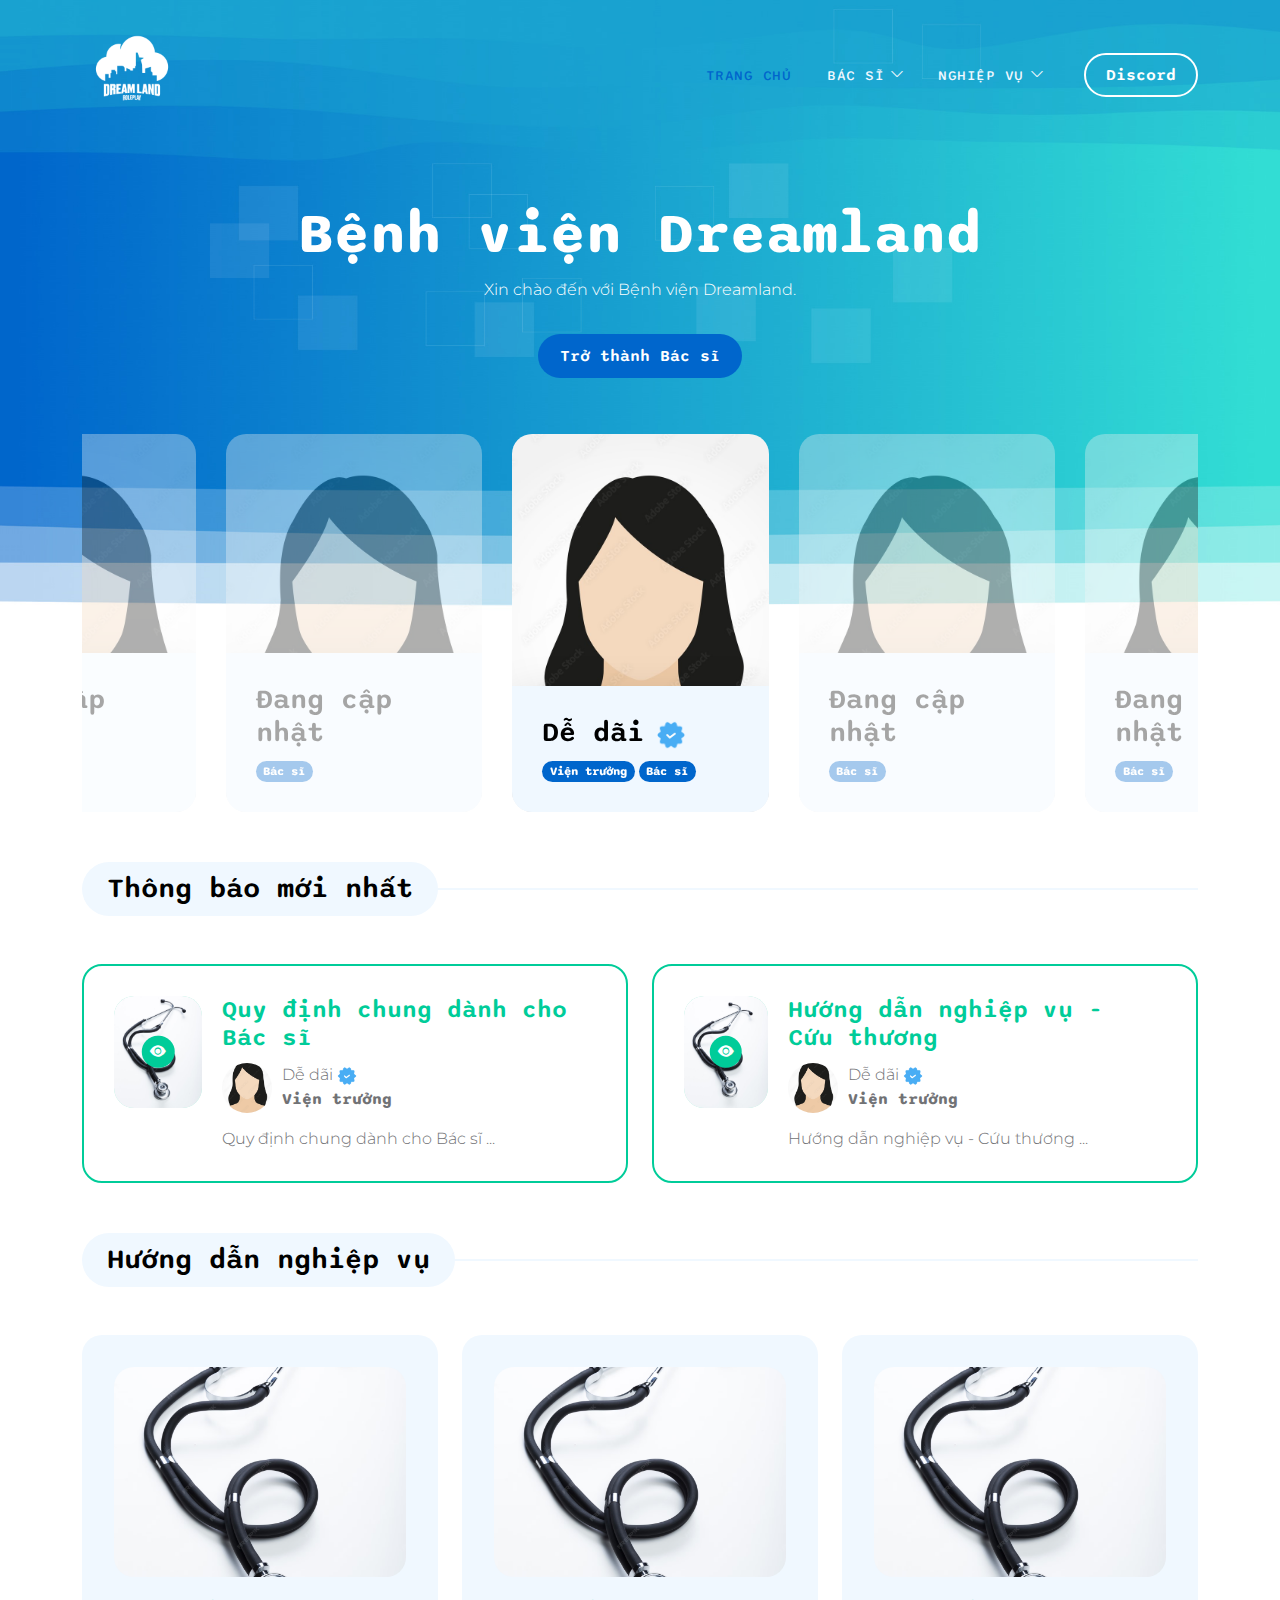
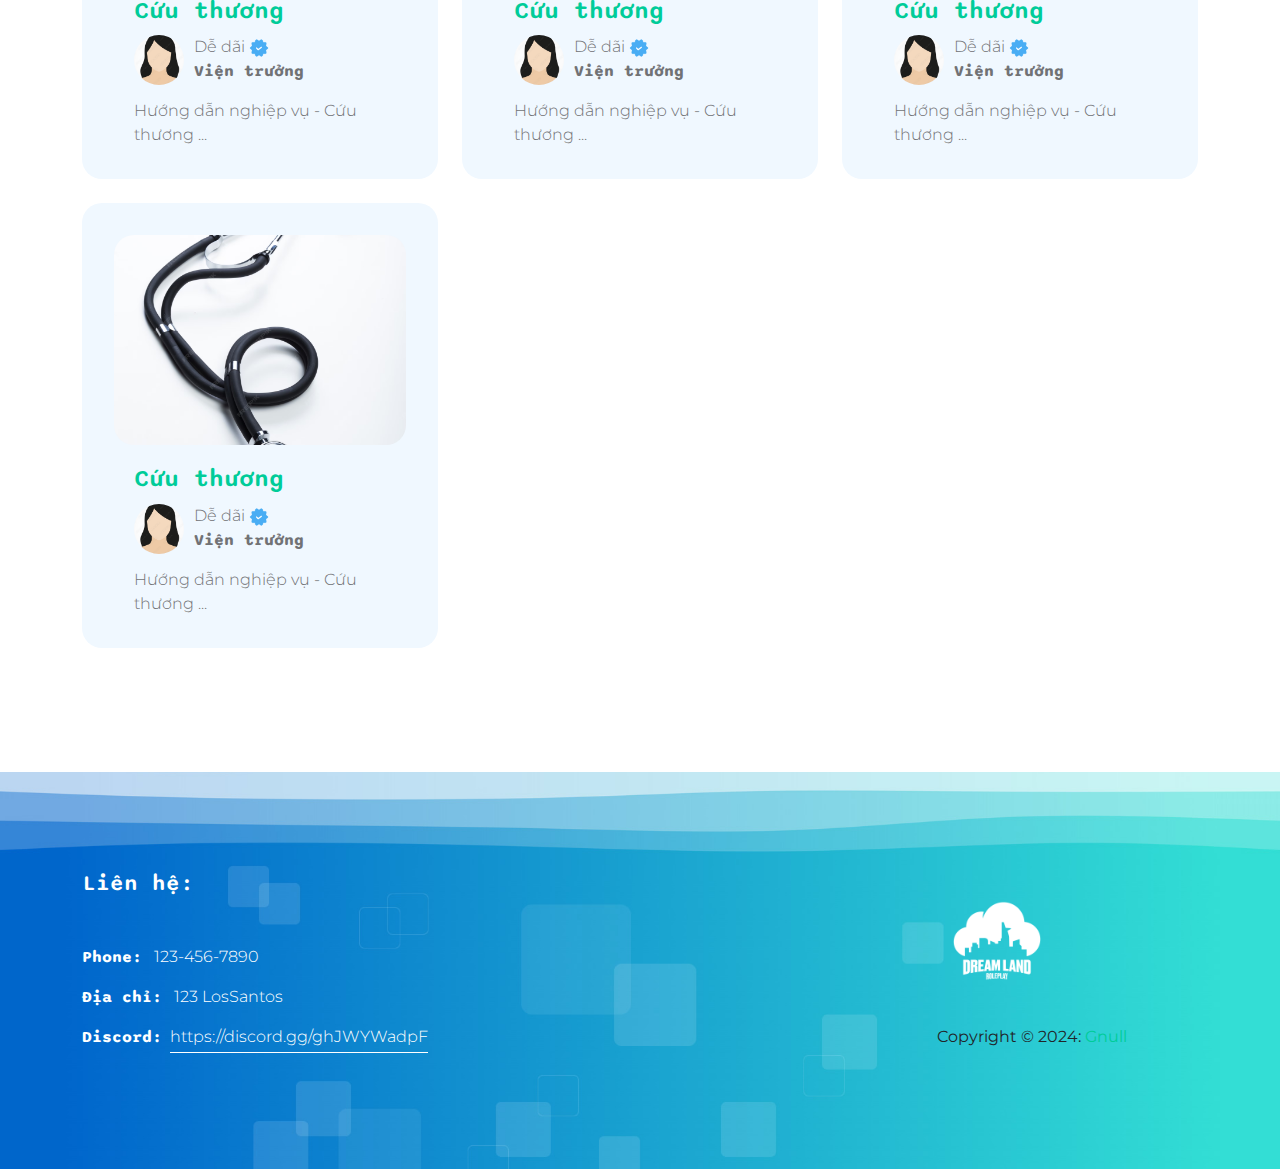
==== commit 44805859: "update" ====
--- a/index.html
+++ b/index.html
@@ -59,8 +59,16 @@
                             <a class="nav-link active" href="index.html">Trang chủ</a>
                         </li>
 
-                        <li class="nav-item">
-                            <a class="nav-link" href="regulations.html">Quy định</a>
+                        <li class="nav-item dropdown">
+                            <a class="nav-link dropdown-toggle" href="#" id="navbarLightDropdownMenuLink" role="button"
+                                data-bs-toggle="dropdown" aria-expanded="false">Bác sĩ</a>
+
+                            <ul class="dropdown-menu dropdown-menu-light" aria-labelledby="navbarLightDropdownMenuLink">
+                                <li><a class="dropdown-item" href="regulations.html">Quy định</a></li>
+                                <li><a class="dropdown-item" href="on-duty.html">Nghĩa vụ</a></li>
+                                <li><a class="dropdown-item" href="salary-bonus.html">Lương thưởng</a></li>
+                                <li><a class="dropdown-item" href="ranks.html">Chức vụ</a></li>
+                            </ul>
                         </li>
 
                         <li class="nav-item dropdown">
@@ -237,7 +245,7 @@
                                     </p>
                                 </div>
 
-                                <p class="mb-0">Lorem Ipsum dolor sit amet consectetur...</p>
+                                <p class="mb-0">Quy định chung dành cho Bác sĩ ...</p>
 
                             </div>
                         </div>
@@ -279,7 +287,7 @@
                                     </p>
                                 </div>
 
-                                <p class="mb-0">Lorem Ipsum dolor sit amet consectetur...</p>
+                                <p class="mb-0">Hướng dẫn nghiệp vụ - Cứu thương ...</p>
 
                             </div>
                         </div>
@@ -326,7 +334,7 @@
                                     </p>
                                 </div>
 
-                                <p class="mb-0">Lorem Ipsum dolor sit amet consectetur</p>
+                                <p class="mb-0">Hướng dẫn nghiệp vụ - Cứu thương ...</p>
 
                             </div>
                         </div>
@@ -359,7 +367,7 @@
                                     </p>
                                 </div>
 
-                                <p class="mb-0">Lorem Ipsum dolor sit amet consectetur</p>
+                                <p class="mb-0">Hướng dẫn nghiệp vụ - Cứu thương ...</p>
 
                             </div>
                         </div>
@@ -392,7 +400,7 @@
                                     </p>
                                 </div>
 
-                                <p class="mb-0">Lorem Ipsum dolor sit amet consectetur</p>
+                                <p class="mb-0">Hướng dẫn nghiệp vụ - Cứu thương ...</p>
 
                             </div>
                         </div>
@@ -425,7 +433,7 @@
                                     </p>
                                 </div>
 
-                                <p class="mb-0">Lorem Ipsum dolor sit amet consectetur</p>
+                                <p class="mb-0">Hướng dẫn nghiệp vụ - Cứu thương ...</p>
 
                             </div>
                         </div>
@@ -438,36 +446,29 @@
 
 
     <footer class="site-footer">
-      
         <div class="container pt-5">
             <div class="row align-items-center">
 
-                <div class="col-lg-2 col-md-3 col-12">
-                    <a class="navbar-brand" href="index.html">
+                <div class="col-lg-9 col-12">
+                    <h6 class="site-footer-title mb-5">Liên hệ:</h6>
+
+                    <p><strong class="d-inline me-2">Phone:</strong> 123-456-7890</p>
+
+                    <p><strong class="d-inline me-2">Địa chỉ:</strong> 123 LosSantos</p>
+
+                    <p><strong class="d-inline me-2">Discord:</strong><a href="https://discord.gg/ghJWYWadpF">https://discord.gg/ghJWYWadpF</a></p>
+                </div>
+
+                <div class="col-lg-3 col-12">
+                    <a class="navbar-brand d-flex" href="index.html">
                         <img src="images/logo_dream.png" class="logo-image img-fluid" alt="templatemo pod talk">
                     </a>
-                </div>
-
-                <div class="col-lg-7 col-md-9 col-12">
-                    <h6 class="site-footer-title mb-3">Liên hệ</h6>
-
-                    <p><strong class="d-inline me-2">Phone:</strong> 123-456-7890</p>
-
-                    <p><strong class="d-inline me-2">Địa chỉ:</strong> 123 LosSantos</p>
-
-                    <p><strong class="d-inline me-2">Discord:</strong><a href="https://discord.gg/ghJWYWadpF">https://discord.gg/ghJWYWadpF</a></p>
-                </div>
-
-                <div class="col-lg-3 col-12">
-                    <p class="copyright-text mb-0">Copyright © 2024 Gnull
-                        <br><br>
-                        
-                    </p> Discord: <a rel="nofollow" href="https://discord.com/channels/@me/1196436163926442024" target="_blank">Gnull</a>
+
+                    </p>Copyright © 2024: <a rel="nofollow" href="https://discord.com/channels/@me/1196436163926442024" target="_blank">Gnull</a>
                 </div>
             </div>
         </div>
     </footer>
-
 
     <!-- JAVASCRIPT FILES -->
     <script src="js/jquery.min.js"></script>
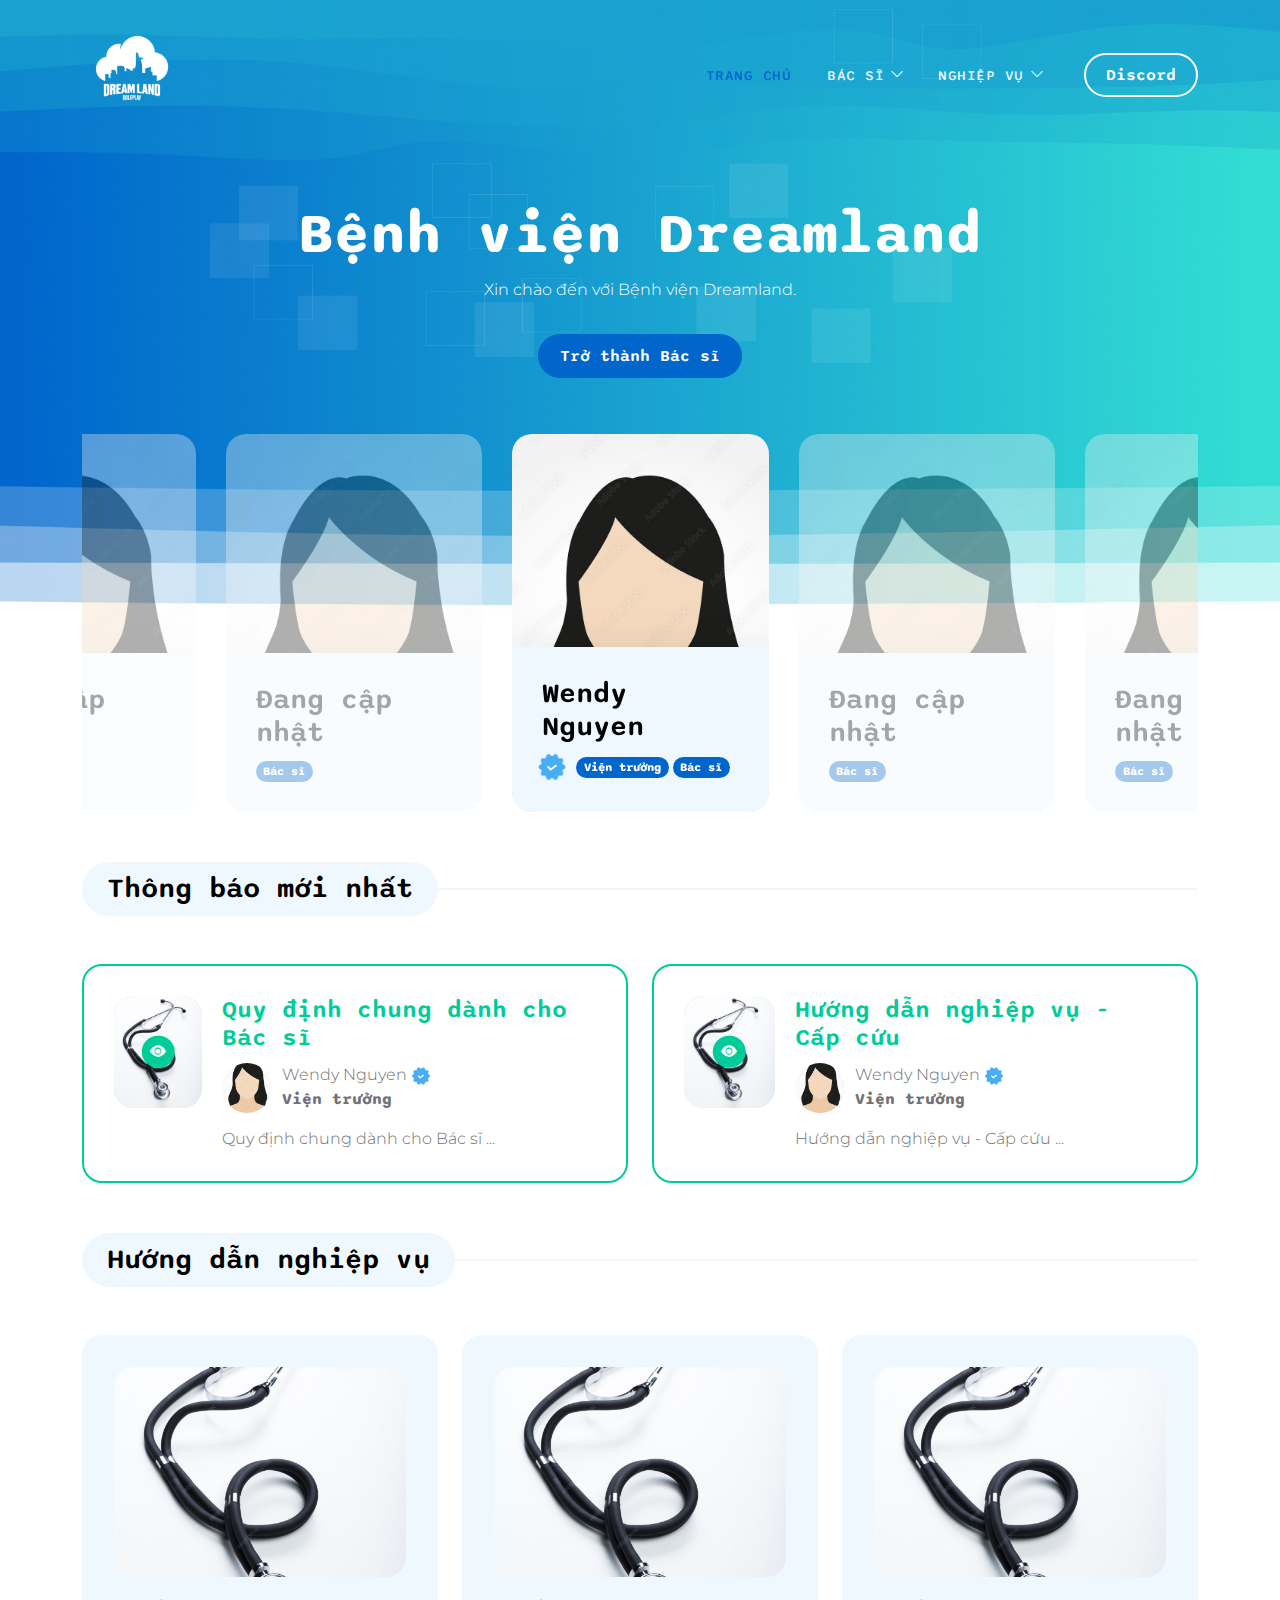
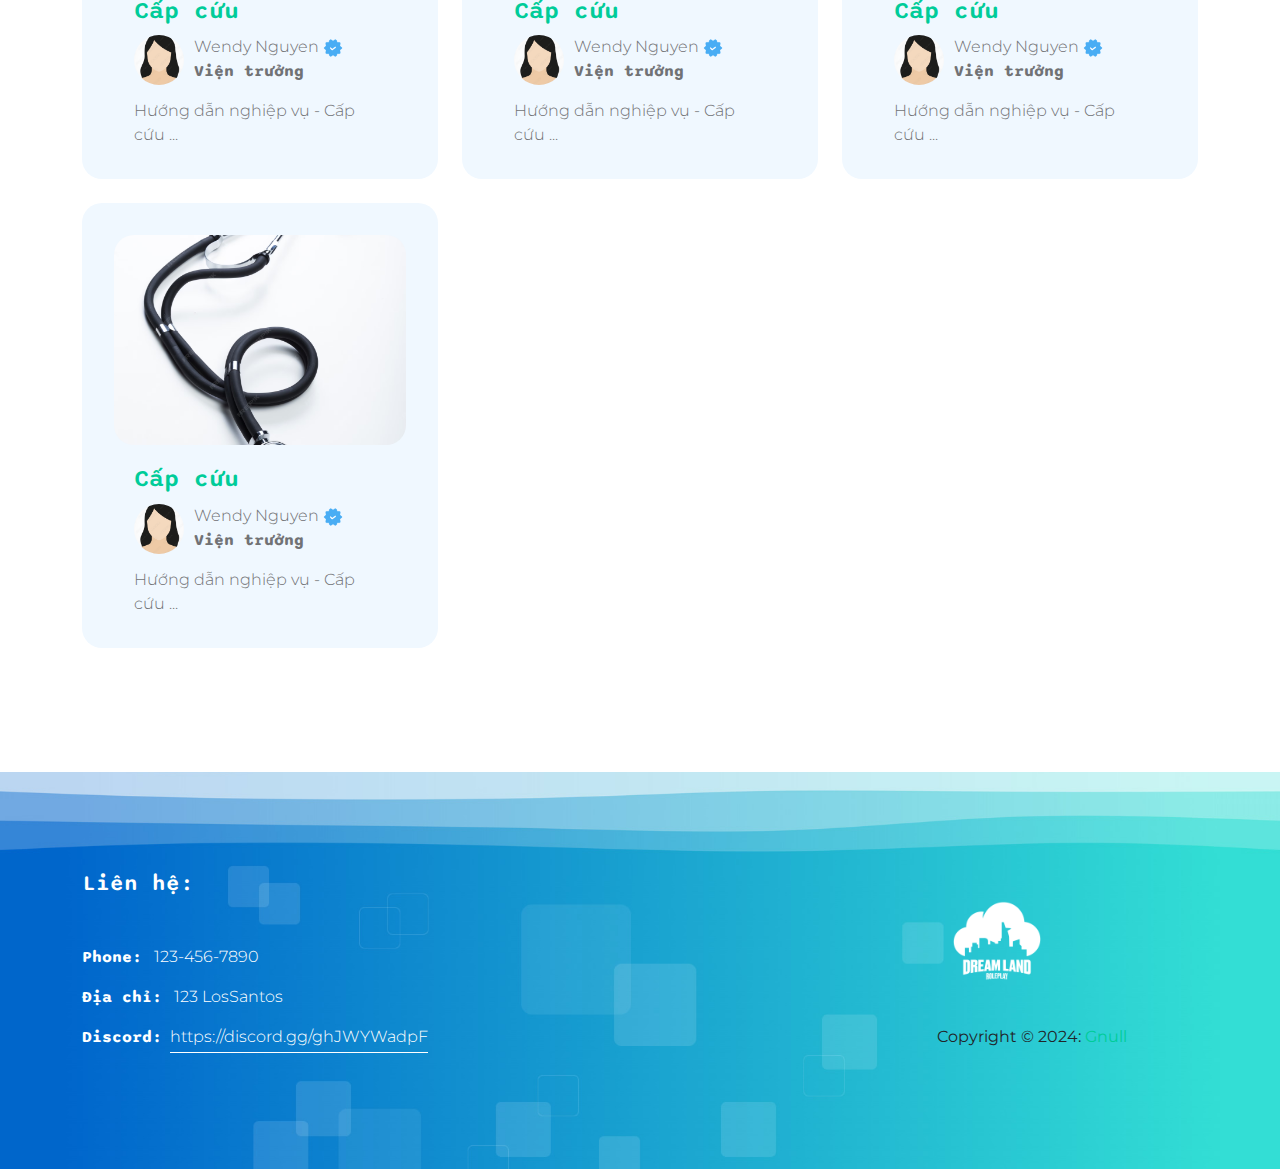
==== commit ee53436e: "update" ====
--- a/index.html
+++ b/index.html
@@ -9,6 +9,8 @@
     <meta name="author" content="">
 
     <title>EMS Dreamland</title>
+
+    <link rel="icon" type="image/x-icon" href="/images/logo_ico.ico">
 
     <!-- CSS FILES -->
     <link rel="preconnect" href="https://fonts.googleapis.com">
@@ -76,15 +78,17 @@
                                 data-bs-toggle="dropdown" aria-expanded="false">Nghiệp vụ</a>
 
                             <ul class="dropdown-menu dropdown-menu-light" aria-labelledby="navbarLightDropdownMenuLink">
-                                <li><a class="dropdown-item" href="guild-save.html">Cứu thương</a></li>
-                                <li><a class="dropdown-item" href="guild-save.html">Băng bó</a></li>
+                                <li><a class="dropdown-item" href="guild-save.html">Cấp cứu</a></li>
+                                <li><a class="dropdown-item" href="guild-cure-disease.html">Chữa trị</a></li>
+                                <li><a class="dropdown-item" href="guild-blood-transfusion.html">Truyền máu</a></li>
                             </ul>
                         </li>
 
                     </ul>
 
                     <div class="ms-4">
-                        <a href="https://discord.gg/ghJWYWadpF" class="btn custom-btn custom-border-btn smoothscroll">Discord</a>
+                        <a href="https://discord.gg/ghJWYWadpF"
+                            class="btn custom-btn custom-border-btn smoothscroll">Discord</a>
                     </div>
                 </div>
             </div>
@@ -101,20 +105,19 @@
 
                             <p class="text-white">Xin chào đến với Bệnh viện Dreamland.</p>
 
-                            <a href="https://discord.com/channels/1067597880833081404/1067597887334256854" class="btn custom-btn smoothscroll mt-3">Trở thành Bác sĩ</a>
+                            <a href="https://discord.com/channels/1067597880833081404/1067597887334256854"
+                                class="btn custom-btn smoothscroll mt-3">Trở thành Bác sĩ</a>
                         </div>
 
                         <div class="owl-carousel owl-theme">
                             <div class="owl-carousel-info-wrap item">
-                                <img src="images/profile/ava.jpg"
-                                    class="owl-carousel-image img-fluid" alt="">
+                                <img src="images/profile/ava.jpg" class="owl-carousel-image img-fluid" alt="">
 
                                 <div class="owl-carousel-info">
                                     <h4 class="mb-2">
-                                        Dễ dãi
-                                        <img src="images/verified.png" class="owl-carousel-verified-image img-fluid"
-                                            alt="">
+                                        Wendy Nguyen
                                     </h4>
+                                    <img src="images/verified.png" class="owl-carousel-verified-image img-fluid" alt="">
 
                                     <span class="badge">Viện trưởng</span>
 
@@ -123,7 +126,7 @@
 
                                 <div class="social-share">
                                     <ul class="social-icon">
-                                        
+
                                         <li class="social-icon-item">
                                             <a href="#" class="social-icon-link bi-discord"></a>
                                         </li>
@@ -132,8 +135,7 @@
                             </div>
 
                             <div class="owl-carousel-info-wrap item">
-                                <img src="images/profile/ava.jpg"
-                                    class="owl-carousel-image img-fluid" alt="">
+                                <img src="images/profile/ava.jpg" class="owl-carousel-image img-fluid" alt="">
 
                                 <div class="owl-carousel-info">
                                     <h4 class="mb-2">Đang cập nhật</h4>
@@ -143,7 +145,7 @@
 
                                 <div class="social-share">
                                     <ul class="social-icon">
-                                        
+
                                         <li class="social-icon-item">
                                             <a href="#" class="social-icon-link bi-discord"></a>
                                         </li>
@@ -152,8 +154,7 @@
                             </div>
 
                             <div class="owl-carousel-info-wrap item">
-                                <img src="images/profile/ava.jpg"
-                                    class="owl-carousel-image img-fluid" alt="">
+                                <img src="images/profile/ava.jpg" class="owl-carousel-image img-fluid" alt="">
 
                                 <div class="owl-carousel-info">
                                     <h4 class="mb-2">Đang cập nhật</h4>
@@ -163,7 +164,7 @@
 
                                 <div class="social-share">
                                     <ul class="social-icon">
-                                        
+
                                         <li class="social-icon-item">
                                             <a href="#" class="social-icon-link bi-discord"></a>
                                         </li>
@@ -172,8 +173,7 @@
                             </div>
 
                             <div class="owl-carousel-info-wrap item">
-                                <img src="images/profile/ava.jpg"
-                                    class="owl-carousel-image img-fluid" alt="">
+                                <img src="images/profile/ava.jpg" class="owl-carousel-image img-fluid" alt="">
 
                                 <div class="owl-carousel-info">
                                     <h4 class="mb-2">Đang cập nhật</h4>
@@ -183,7 +183,7 @@
 
                                 <div class="social-share">
                                     <ul class="social-icon">
-                                        
+
                                         <li class="social-icon-item">
                                             <a href="#" class="social-icon-link bi-discord"></a>
                                         </li>
@@ -215,8 +215,8 @@
                                 <div class="custom-block-icon-wrap">
                                     <div class="section-overlay"></div>
                                     <a href="regulations.html" class="custom-block-image-wrap">
-                                        <img src="images/guild/12577967_02.jpg"
-                                            class="custom-block-image img-fluid" alt="">
+                                        <img src="images/guild/12577967_02.jpg" class="custom-block-image img-fluid"
+                                            alt="">
 
                                         <a href="regulations.html" class="custom-block-icon">
                                             <i class="bi bi-eye-fill"></i>
@@ -235,11 +235,10 @@
                                 </h5>
 
                                 <div class="profile-block d-flex">
-                                    <img src="images/profile/ava.jpg"
-                                        class="profile-block-image img-fluid" alt="">
-
-                                    <p>
-                                        Dễ dãi
+                                    <img src="images/profile/ava.jpg" class="profile-block-image img-fluid" alt="">
+
+                                    <p>
+                                        Wendy Nguyen
                                         <img src="images/verified.png" class="verified-image img-fluid" alt="">
                                         <strong>Viện trưởng</strong>
                                     </p>
@@ -257,8 +256,8 @@
                                 <div class="custom-block-icon-wrap">
                                     <div class="section-overlay"></div>
                                     <a href="guild-save.html" class="custom-block-image-wrap">
-                                        <img src="images/guild/12577967_02.jpg"
-                                            class="custom-block-image img-fluid" alt="">
+                                        <img src="images/guild/12577967_02.jpg" class="custom-block-image img-fluid"
+                                            alt="">
 
                                         <a href="#" class="custom-block-icon">
                                             <i class="bi bi-eye-fill"></i>
@@ -272,22 +271,21 @@
 
                                 <h5 class="mb-2">
                                     <a href="guild-save.html">
-                                        Hướng dẫn nghiệp vụ - Cứu thương
-                                    </a>
-                                </h5>
-
-                                <div class="profile-block d-flex">
-                                    <img src="images/profile/ava.jpg"
-                                        class="profile-block-image img-fluid" alt="">
-
-                                    <p>
-                                        Dễ dãi
-                                        <img src="images/verified.png" class="verified-image img-fluid" alt="">
-                                        <strong>Viện trưởng</strong>
-                                    </p>
-                                </div>
-
-                                <p class="mb-0">Hướng dẫn nghiệp vụ - Cứu thương ...</p>
+                                        Hướng dẫn nghiệp vụ - Cấp cứu
+                                    </a>
+                                </h5>
+
+                                <div class="profile-block d-flex">
+                                    <img src="images/profile/ava.jpg" class="profile-block-image img-fluid" alt="">
+
+                                    <p>
+                                        Wendy Nguyen
+                                        <img src="images/verified.png" class="verified-image img-fluid" alt="">
+                                        <strong>Viện trưởng</strong>
+                                    </p>
+                                </div>
+
+                                <p class="mb-0">Hướng dẫn nghiệp vụ - Cấp cứu ...</p>
 
                             </div>
                         </div>
@@ -311,30 +309,28 @@
                         <div class="custom-block custom-block-full">
                             <div class="custom-block-image-wrap">
                                 <a href="guild-save.html">
-                                    <img src="images/guild/12577967_02.jpg" class="custom-block-image img-fluid"
-                                        alt="">
+                                    <img src="images/guild/12577967_02.jpg" class="custom-block-image img-fluid" alt="">
                                 </a>
                             </div>
 
                             <div class="custom-block-info">
                                 <h5 class="mb-2">
                                     <a href="guild-save.html">
-                                        Cứu thương
-                                    </a>
-                                </h5>
-
-                                <div class="profile-block d-flex">
-                                    <img src="images/profile/ava.jpg"
-                                        class="profile-block-image img-fluid" alt="">
-
-                                    <p>
-                                        Dễ dãi
-                                        <img src="images/verified.png" class="verified-image img-fluid" alt="">
-                                        <strong>Viện trưởng</strong>
-                                    </p>
-                                </div>
-
-                                <p class="mb-0">Hướng dẫn nghiệp vụ - Cứu thương ...</p>
+                                        Cấp cứu
+                                    </a>
+                                </h5>
+
+                                <div class="profile-block d-flex">
+                                    <img src="images/profile/ava.jpg" class="profile-block-image img-fluid" alt="">
+
+                                    <p>
+                                        Wendy Nguyen
+                                        <img src="images/verified.png" class="verified-image img-fluid" alt="">
+                                        <strong>Viện trưởng</strong>
+                                    </p>
+                                </div>
+
+                                <p class="mb-0">Hướng dẫn nghiệp vụ - Cấp cứu ...</p>
 
                             </div>
                         </div>
@@ -344,30 +340,28 @@
                         <div class="custom-block custom-block-full">
                             <div class="custom-block-image-wrap">
                                 <a href="guild-save.html">
-                                    <img src="images/guild/12577967_02.jpg" class="custom-block-image img-fluid"
-                                        alt="">
+                                    <img src="images/guild/12577967_02.jpg" class="custom-block-image img-fluid" alt="">
                                 </a>
                             </div>
 
                             <div class="custom-block-info">
                                 <h5 class="mb-2">
                                     <a href="guild-save.html">
-                                        Cứu thương
-                                    </a>
-                                </h5>
-
-                                <div class="profile-block d-flex">
-                                    <img src="images/profile/ava.jpg"
-                                        class="profile-block-image img-fluid" alt="">
-
-                                    <p>
-                                        Dễ dãi
-                                        <img src="images/verified.png" class="verified-image img-fluid" alt="">
-                                        <strong>Viện trưởng</strong>
-                                    </p>
-                                </div>
-
-                                <p class="mb-0">Hướng dẫn nghiệp vụ - Cứu thương ...</p>
+                                        Cấp cứu
+                                    </a>
+                                </h5>
+
+                                <div class="profile-block d-flex">
+                                    <img src="images/profile/ava.jpg" class="profile-block-image img-fluid" alt="">
+
+                                    <p>
+                                        Wendy Nguyen
+                                        <img src="images/verified.png" class="verified-image img-fluid" alt="">
+                                        <strong>Viện trưởng</strong>
+                                    </p>
+                                </div>
+
+                                <p class="mb-0">Hướng dẫn nghiệp vụ - Cấp cứu ...</p>
 
                             </div>
                         </div>
@@ -377,30 +371,28 @@
                         <div class="custom-block custom-block-full">
                             <div class="custom-block-image-wrap">
                                 <a href="guild-save.html">
-                                    <img src="images/guild/12577967_02.jpg" class="custom-block-image img-fluid"
-                                        alt="">
+                                    <img src="images/guild/12577967_02.jpg" class="custom-block-image img-fluid" alt="">
                                 </a>
                             </div>
 
                             <div class="custom-block-info">
                                 <h5 class="mb-2">
                                     <a href="guild-save.html">
-                                        Cứu thương
-                                    </a>
-                                </h5>
-
-                                <div class="profile-block d-flex">
-                                    <img src="images/profile/ava.jpg"
-                                        class="profile-block-image img-fluid" alt="">
-
-                                    <p>
-                                        Dễ dãi
-                                        <img src="images/verified.png" class="verified-image img-fluid" alt="">
-                                        <strong>Viện trưởng</strong>
-                                    </p>
-                                </div>
-
-                                <p class="mb-0">Hướng dẫn nghiệp vụ - Cứu thương ...</p>
+                                        Cấp cứu
+                                    </a>
+                                </h5>
+
+                                <div class="profile-block d-flex">
+                                    <img src="images/profile/ava.jpg" class="profile-block-image img-fluid" alt="">
+
+                                    <p>
+                                        Wendy Nguyen
+                                        <img src="images/verified.png" class="verified-image img-fluid" alt="">
+                                        <strong>Viện trưởng</strong>
+                                    </p>
+                                </div>
+
+                                <p class="mb-0">Hướng dẫn nghiệp vụ - Cấp cứu ...</p>
 
                             </div>
                         </div>
@@ -410,30 +402,28 @@
                         <div class="custom-block custom-block-full">
                             <div class="custom-block-image-wrap">
                                 <a href="guild-save.html">
-                                    <img src="images/guild/12577967_02.jpg" class="custom-block-image img-fluid"
-                                        alt="">
+                                    <img src="images/guild/12577967_02.jpg" class="custom-block-image img-fluid" alt="">
                                 </a>
                             </div>
 
                             <div class="custom-block-info">
                                 <h5 class="mb-2">
                                     <a href="guild-save.html">
-                                        Cứu thương
-                                    </a>
-                                </h5>
-
-                                <div class="profile-block d-flex">
-                                    <img src="images/profile/ava.jpg"
-                                        class="profile-block-image img-fluid" alt="">
-
-                                    <p>
-                                        Dễ dãi
-                                        <img src="images/verified.png" class="verified-image img-fluid" alt="">
-                                        <strong>Viện trưởng</strong>
-                                    </p>
-                                </div>
-
-                                <p class="mb-0">Hướng dẫn nghiệp vụ - Cứu thương ...</p>
+                                        Cấp cứu
+                                    </a>
+                                </h5>
+
+                                <div class="profile-block d-flex">
+                                    <img src="images/profile/ava.jpg" class="profile-block-image img-fluid" alt="">
+
+                                    <p>
+                                        Wendy Nguyen
+                                        <img src="images/verified.png" class="verified-image img-fluid" alt="">
+                                        <strong>Viện trưởng</strong>
+                                    </p>
+                                </div>
+
+                                <p class="mb-0">Hướng dẫn nghiệp vụ - Cấp cứu ...</p>
 
                             </div>
                         </div>
@@ -456,7 +446,8 @@
 
                     <p><strong class="d-inline me-2">Địa chỉ:</strong> 123 LosSantos</p>
 
-                    <p><strong class="d-inline me-2">Discord:</strong><a href="https://discord.gg/ghJWYWadpF">https://discord.gg/ghJWYWadpF</a></p>
+                    <p><strong class="d-inline me-2">Discord:</strong><a
+                            href="https://discord.gg/ghJWYWadpF">https://discord.gg/ghJWYWadpF</a></p>
                 </div>
 
                 <div class="col-lg-3 col-12">
@@ -464,7 +455,8 @@
                         <img src="images/logo_dream.png" class="logo-image img-fluid" alt="templatemo pod talk">
                     </a>
 
-                    </p>Copyright © 2024: <a rel="nofollow" href="https://discord.com/channels/@me/1196436163926442024" target="_blank">Gnull</a>
+                    </p>Copyright © 2024: <a rel="nofollow" href="https://discord.com/channels/@me/1196436163926442024"
+                        target="_blank">Gnull</a>
                 </div>
             </div>
         </div>
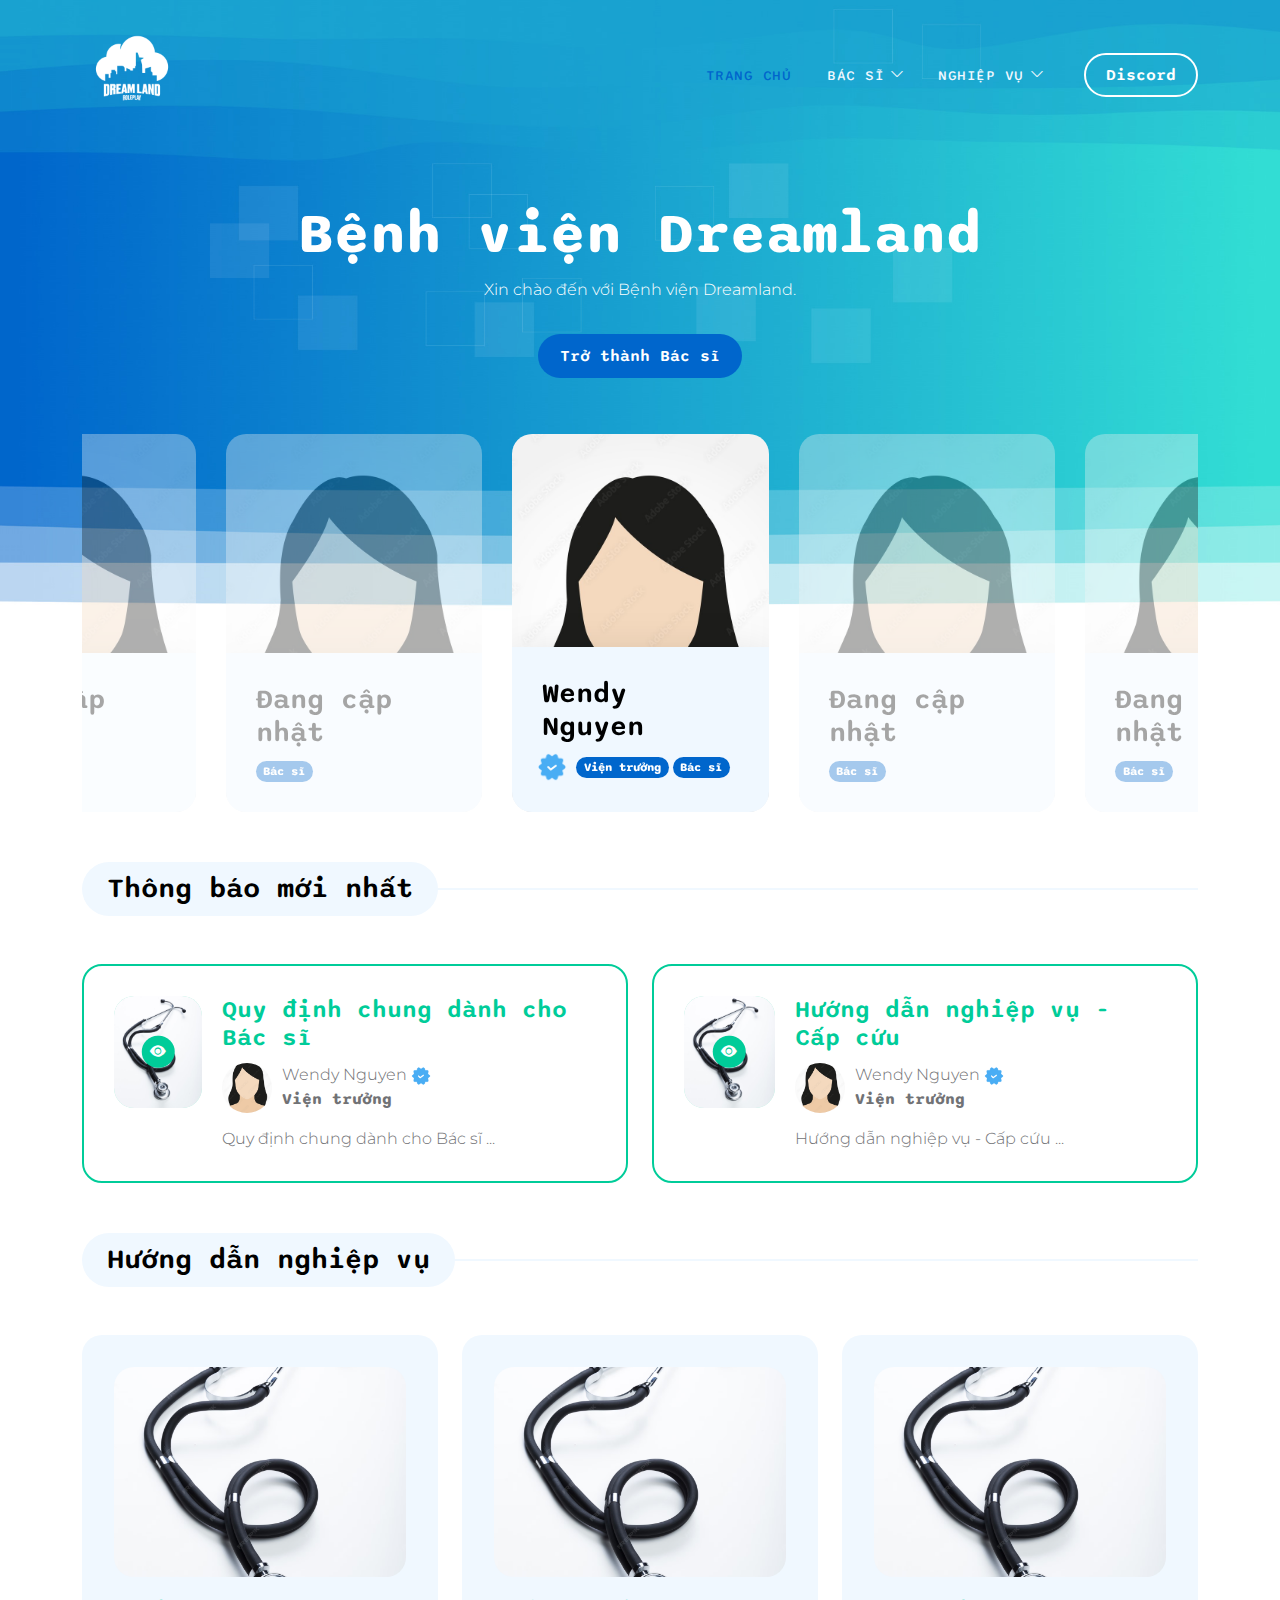
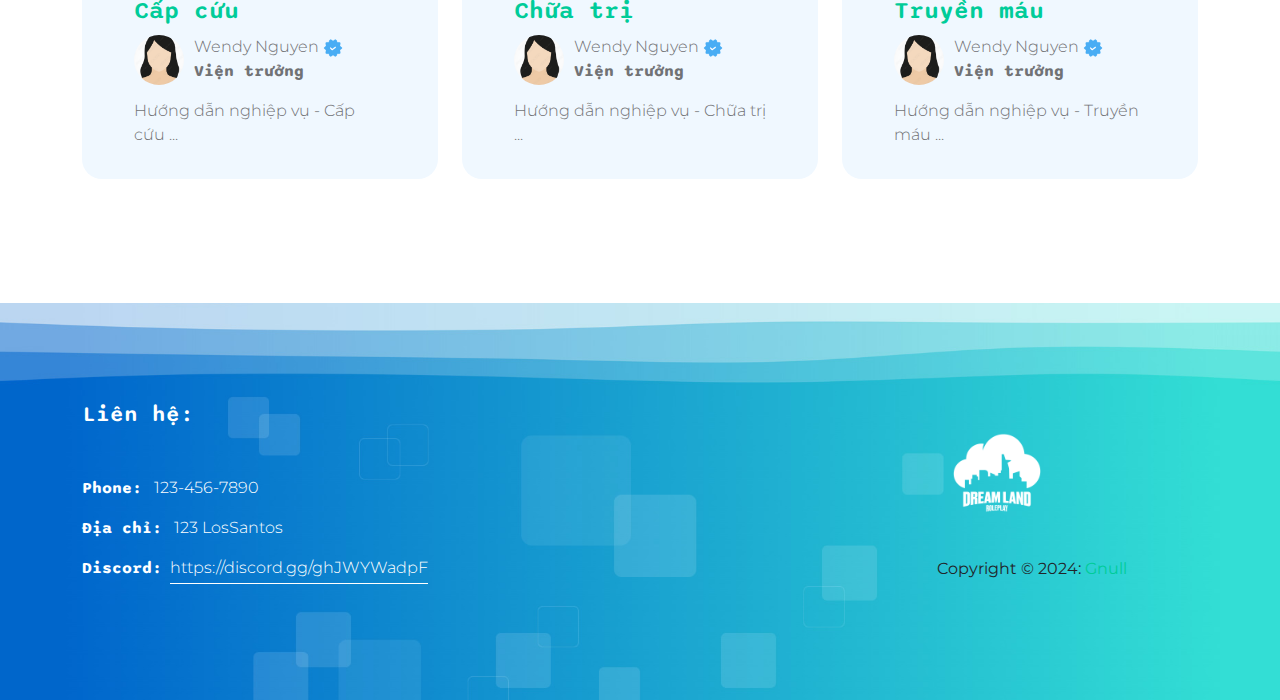
==== commit 447a0d2c: "update" ====
--- a/index.html
+++ b/index.html
@@ -339,15 +339,15 @@
                     <div class="col-lg-4 col-12 mb-4 mb-lg-4">
                         <div class="custom-block custom-block-full">
                             <div class="custom-block-image-wrap">
-                                <a href="guild-save.html">
+                                <a href="guild-cure-disease.html">
                                     <img src="images/guild/12577967_02.jpg" class="custom-block-image img-fluid" alt="">
                                 </a>
                             </div>
 
                             <div class="custom-block-info">
                                 <h5 class="mb-2">
-                                    <a href="guild-save.html">
-                                        Cấp cứu
+                                    <a href="guild-cure-disease.html">
+                                        Chữa trị
                                     </a>
                                 </h5>
 
@@ -361,7 +361,7 @@
                                     </p>
                                 </div>
 
-                                <p class="mb-0">Hướng dẫn nghiệp vụ - Cấp cứu ...</p>
+                                <p class="mb-0">Hướng dẫn nghiệp vụ - Chữa trị ...</p>
 
                             </div>
                         </div>
@@ -370,15 +370,15 @@
                     <div class="col-lg-4 col-12 mb-4 mb-lg-4">
                         <div class="custom-block custom-block-full">
                             <div class="custom-block-image-wrap">
-                                <a href="guild-save.html">
+                                <a href="guild-blood-transfusion.html">
                                     <img src="images/guild/12577967_02.jpg" class="custom-block-image img-fluid" alt="">
                                 </a>
                             </div>
 
                             <div class="custom-block-info">
                                 <h5 class="mb-2">
-                                    <a href="guild-save.html">
-                                        Cấp cứu
+                                    <a href="guild-blood-transfusion.html">
+                                        Truyền máu
                                     </a>
                                 </h5>
 
@@ -392,38 +392,7 @@
                                     </p>
                                 </div>
 
-                                <p class="mb-0">Hướng dẫn nghiệp vụ - Cấp cứu ...</p>
-
-                            </div>
-                        </div>
-                    </div>
-
-                    <div class="col-lg-4 col-12 mb-4 mb-lg-4">
-                        <div class="custom-block custom-block-full">
-                            <div class="custom-block-image-wrap">
-                                <a href="guild-save.html">
-                                    <img src="images/guild/12577967_02.jpg" class="custom-block-image img-fluid" alt="">
-                                </a>
-                            </div>
-
-                            <div class="custom-block-info">
-                                <h5 class="mb-2">
-                                    <a href="guild-save.html">
-                                        Cấp cứu
-                                    </a>
-                                </h5>
-
-                                <div class="profile-block d-flex">
-                                    <img src="images/profile/ava.jpg" class="profile-block-image img-fluid" alt="">
-
-                                    <p>
-                                        Wendy Nguyen
-                                        <img src="images/verified.png" class="verified-image img-fluid" alt="">
-                                        <strong>Viện trưởng</strong>
-                                    </p>
-                                </div>
-
-                                <p class="mb-0">Hướng dẫn nghiệp vụ - Cấp cứu ...</p>
+                                <p class="mb-0">Hướng dẫn nghiệp vụ - Truyền máu ...</p>
 
                             </div>
                         </div>
